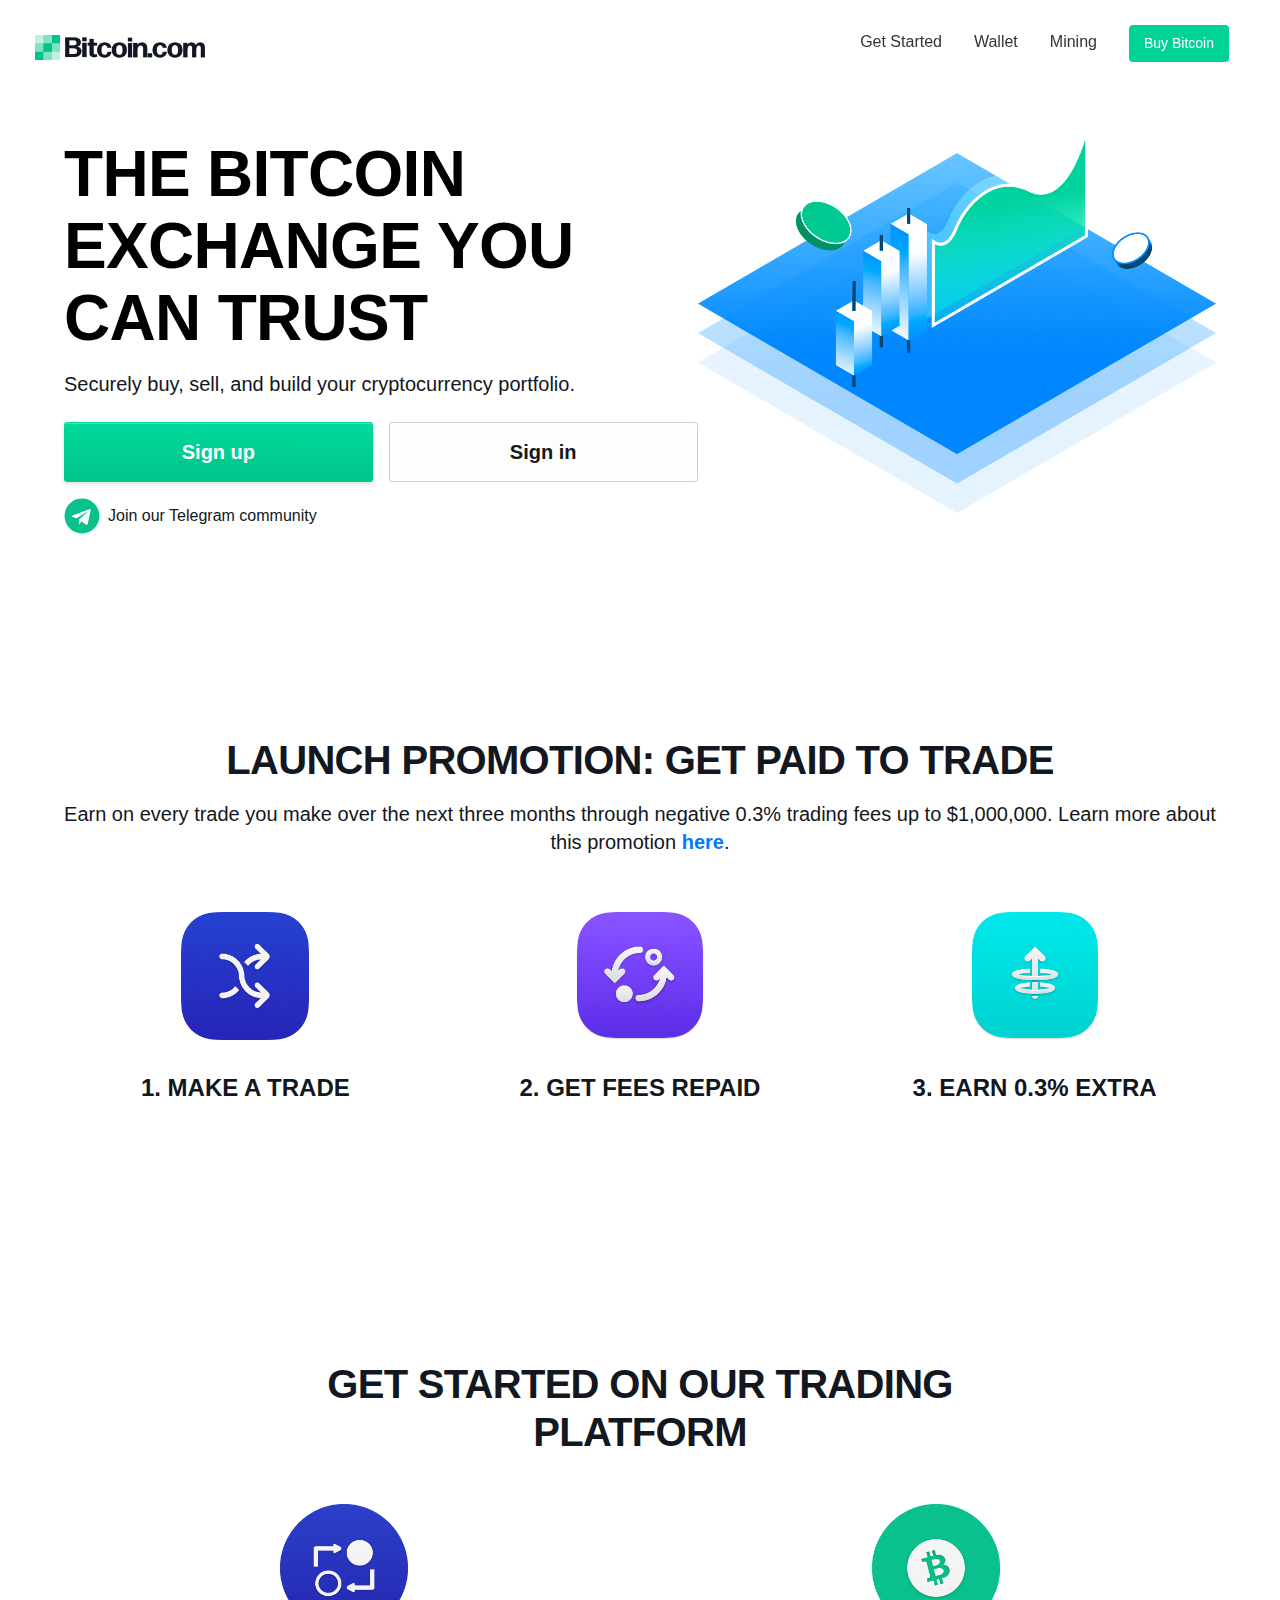
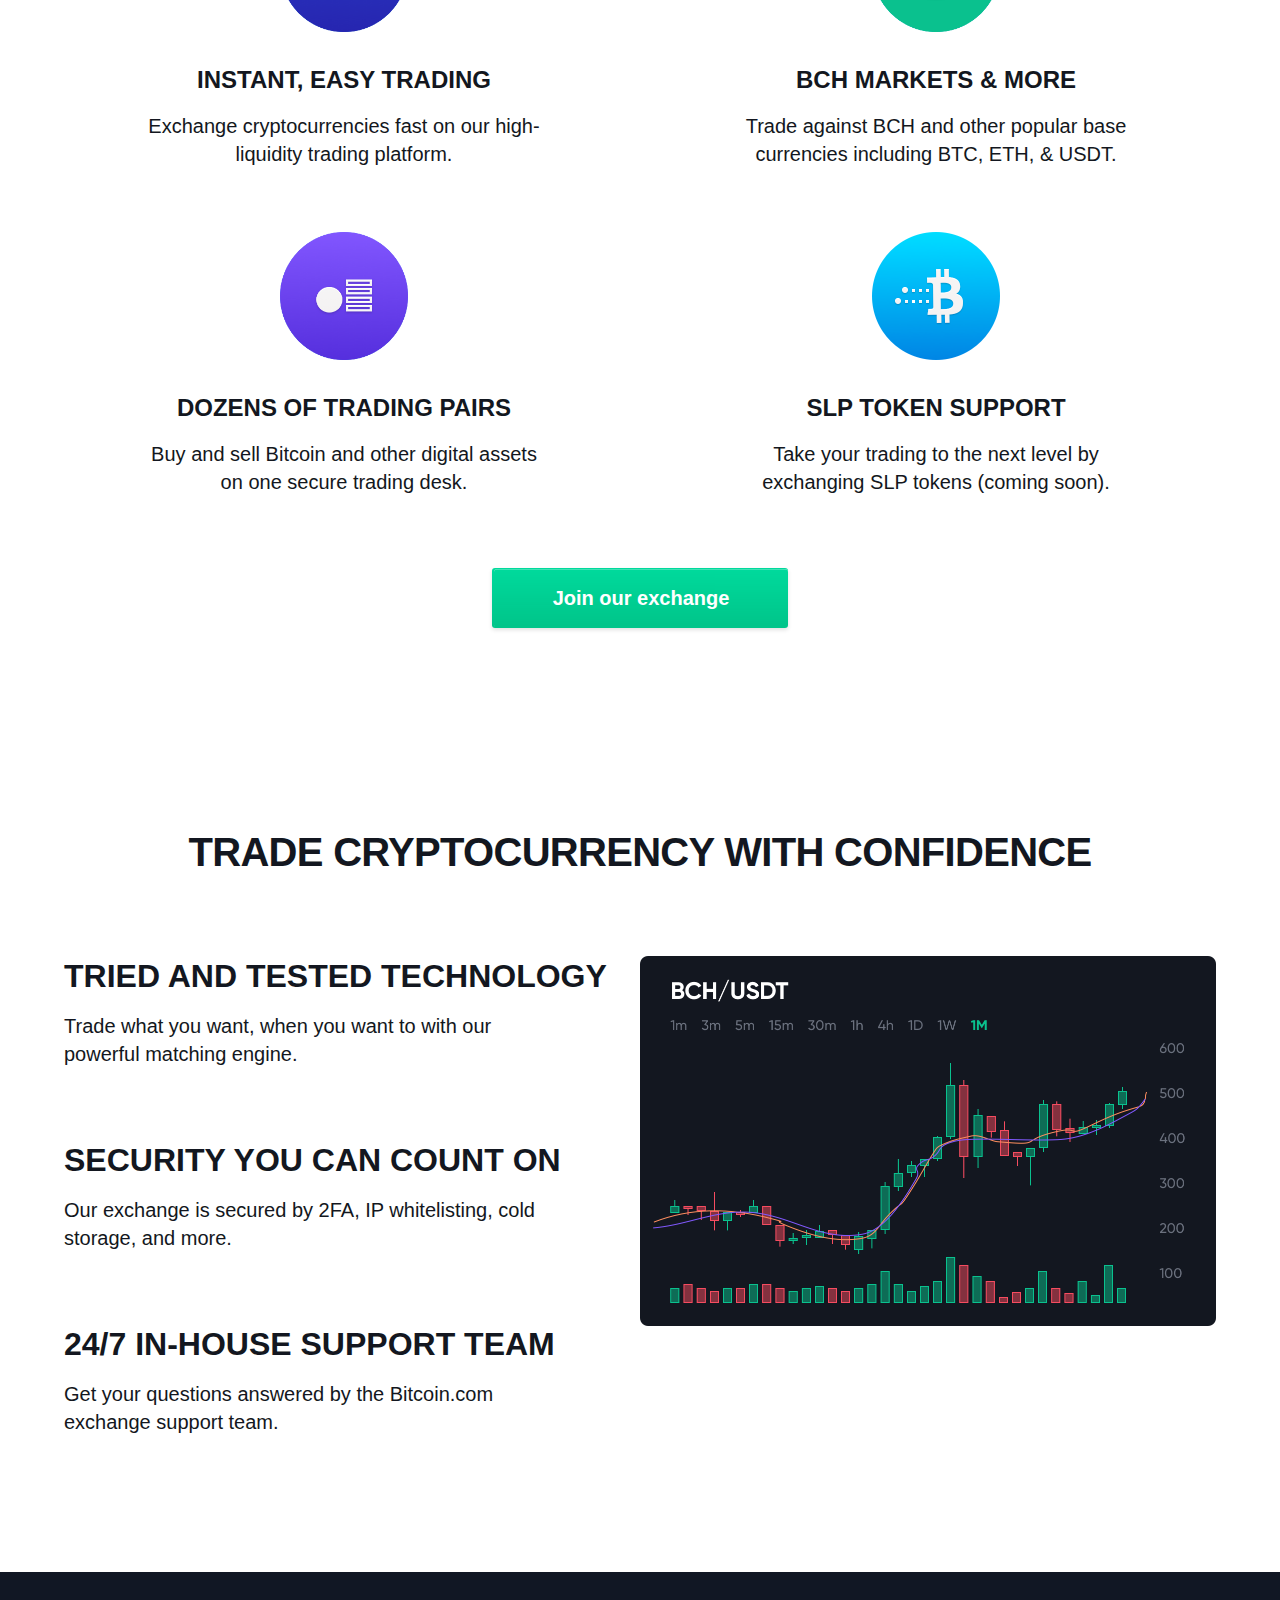
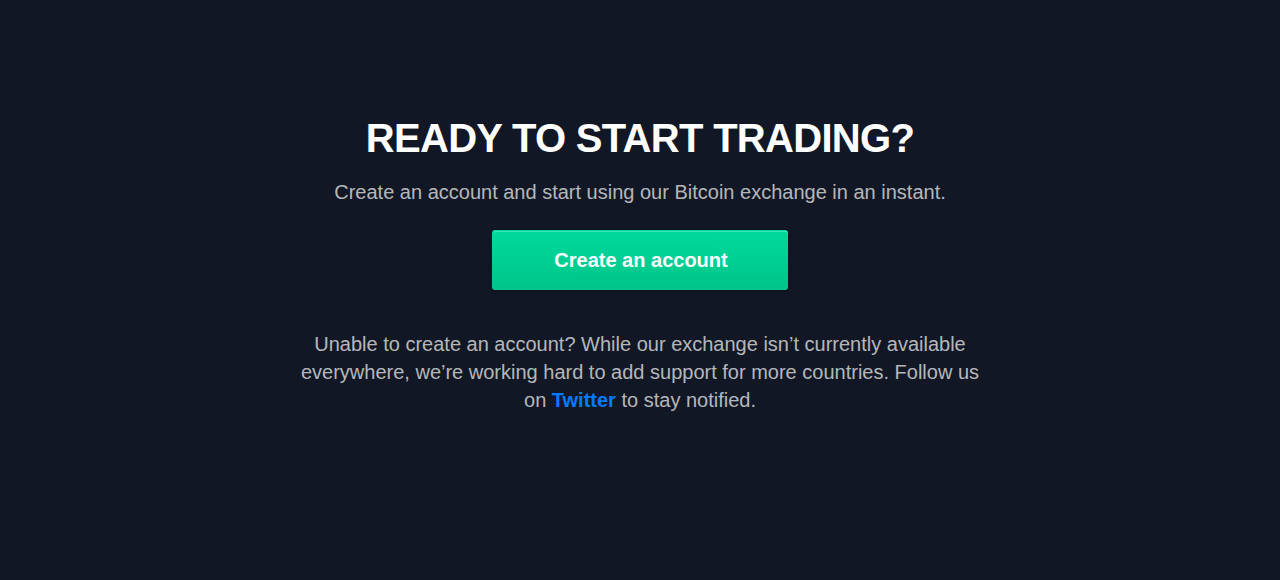
==== index.html @ fdb98ec4 "one hero" ====
<!DOCTYPE html>
<html lang="en">
<head>
    <meta charSet="utf-8" />
    <meta http-equiv="x-ua-compatible" content="ie=edge" />
    <meta name="viewport" content="width=device-width, initial-scale=1, shrink-to-fit=no" />
    <meta name="generator" content="Gatsby 2.15.34" />
    <title data-react-helmet="true">Bitcoin Exchange | Buy, sell and trade cryptocurrencies</title>
    <link data-react-helmet="true" rel="sitemap" type="application/xml" href="sitemap.html" />
    <link data-react-helmet="true" rel="canonical" href="index.html" />
    <meta data-react-helmet="true" name="application-name" content="Bitcoin.com" />
    <meta data-react-helmet="true" name="msapplication-TileColor" content="#111724" />
    <meta data-react-helmet="true" name="msapplication-square70x70logo" content="images/tile.html" />
    <meta data-react-helmet="true" name="msapplication-square150x150logo" content="images/tile.html" />
    <meta data-react-helmet="true" name="msapplication-wide310x150logo" content="images/tile-wide.html" />
    <meta data-react-helmet="true" name="msapplication-square310x310logo" content="images/tile.html" />
    <meta data-react-helmet="true" name="description" content="Join the Bitcoin.com trading platform. Exchange one asset for another in our advanced and secure Bitcoin exchange. The best place to buy, sell and trade your cryptocurrencies." />
    <meta data-react-helmet="true" property="og:title" content="Bitcoin Exchange | Buy, sell and trade cryptocurrencies" />
    <meta data-react-helmet="true" property="og:description" content="Join the Bitcoin.com trading platform. Exchange one asset for another in our advanced and secure Bitcoin exchange. The best place to buy, sell and trade your cryptocurrencies." />
    <meta data-react-helmet="true" property="og:image" content="../www.bitcoin.com/images/uploads/facebook.png" />
    <meta data-react-helmet="true" name="twitter:card" content="summary_large_image" />
    <meta data-react-helmet="true" name="twitter:site" content="@bitcoincom" />
    <meta data-react-helmet="true" name="twitter:title" content="Bitcoin Exchange | Buy, sell and trade cryptocurrencies" />
    <meta data-react-helmet="true" name="twitter:description" content="Join the Bitcoin.com trading platform. Exchange one asset for another in our advanced and secure Bitcoin exchange. The best place to buy, sell and trade your cryptocurrencies." />
    <meta data-react-helmet="true" name="twitter:image" content="../www.bitcoin.com/images/uploads/facebook.png" />
    <link rel="shortcut icon" href="lxiv/icons/icon-48x48695e.png?v=102b89b9e886a2d2b0d6bdd2eaef10a2" />
    <link rel="manifest" href="manifest.html" crossorigin="use-credentials" />
    <meta name="theme-color" content="#111724" />
    <link rel="sitemap" type="application/xml" href="lxiv/sitemap.xml" />
    <style data-styled="jOzVpb gdzUbr cBXNWB cLWuDu hGVaaM dHEUcw hpnDnF eXezmi bMMVUC klqBgM goOZvK jmxdEH bPopD jfsYfq dcClIl hugbSY dHMqeN gMKuxl fRZvIo lnYAzI llcdmF gimYiy dfhaXe LYkoi kPAYfV fKiUMt kaLrTT kkSnSE czIRnI jXWCWK lbJnQc cycuqt FacyN eaEIYi eJyPNw" data-styled-version="4.4.0">
        /* sc-component-id: styled__Wrapper-xm4d0w-0 */
        
        .dHMqeN {
            width: 100%;
            height: 48px;
            display: inline-block;
            position: relative;
            overflow: hidden;
            box-sizing: border-box;
            border-radius: 3px;
            background: url('[data-uri]');
            background-size: 100% 100%;
            box-shadow: 0 2px 4px 0 rgba(0, 0, 0, 0.12);
        }
        
        @media (min-width:26.5em) {
            .dHMqeN {
                height: 60px;
                max-width: 296px;
            }
        }
        
        .gMKuxl {
            width: 100%;
            height: 48px;
            display: inline-block;
            position: relative;
            overflow: hidden;
        }
        
        @media (min-width:26.5em) {
            .gMKuxl {
                height: 60px;
                max-width: 296px;
            }
        }
        /* sc-component-id: styled__Link-xm4d0w-1 */
        
        .fRZvIo {
            -webkit-text-decoration: none;
            text-decoration: none;
            color: inherit;
            display: -webkit-inline-box;
            display: -webkit-inline-flex;
            display: -ms-inline-flexbox;
            display: inline-flex;
            -webkit-align-items: center;
            -webkit-box-align: center;
            -ms-flex-align: center;
            align-items: center;
            -webkit-box-pack: center;
            -webkit-justify-content: center;
            -ms-flex-pack: center;
            justify-content: center;
            box-sizing: border-box;
            cursor: pointer;
            position: relative;
            font-size: 14px;
            font-weight: 700;
            width: 100%;
            height: 100%;
            border-radius: 3px;
            padding: 16px;
            width: calc(100% - 2px);
            height: calc(100% - 2px);
            top: 1px;
            left: 1px;
            color: #fff;
            background: url('[data-uri]');
            background-size: 100% 100%;
            box-shadow: inset 0 0.5px 0 0 rgba(255, 255, 255, 0.5);
        }
        
        .fRZvIo > span {
            z-index: 3;
        }
        
        .fRZvIo:before {
            content: '';
            position: absolute;
            top: 0;
            right: 0;
            bottom: 0;
            left: 0;
            z-index: 2;
            opacity: 0;
            border-radius: 3px;
            background: url('[data-uri]');
            background-size: 100% 100%;
            -webkit-transition: all 300ms ease-in-out;
            transition: all 300ms ease-in-out;
        }
        
        .fRZvIo:hover:before {
            opacity: 1;
        }
        
        .fRZvIo:active {
            background: url('[data-uri]');
            background-size: 100% 100%;
        }
        
        .fRZvIo:active:before {
            opacity: 0;
        }
        
        @media (min-width:26.5em) {
            .fRZvIo {
                font-size: 20px;
            }
        }
        
        .lnYAzI {
            -webkit-text-decoration: none;
            text-decoration: none;
            color: inherit;
            display: -webkit-inline-box;
            display: -webkit-inline-flex;
            display: -ms-inline-flexbox;
            display: inline-flex;
            -webkit-align-items: center;
            -webkit-box-align: center;
            -ms-flex-align: center;
            align-items: center;
            -webkit-box-pack: center;
            -webkit-justify-content: center;
            -ms-flex-pack: center;
            justify-content: center;
            box-sizing: border-box;
            cursor: pointer;
            position: relative;
            font-size: 14px;
            font-weight: 700;
            width: 100%;
            height: 100%;
            border-radius: 3px;
            padding: 16px;
            color: #131720;
            background: #fdfdfd;
            border: 1px solid #C7CDD9;
            box-shadow: 0 2px 4px 0 rgba(0, 0, 0, 0.05);
        }
        
        .lnYAzI > span {
            z-index: 3;
        }
        
        @media (min-width:26.5em) {
            .lnYAzI {
                font-size: 20px;
            }
        }
        /* sc-component-id: H2-sc-1fpum8t-0 */
        
        .gimYiy {
            color: #131720;
            font-weight: 700;
            font-family: "Gilroy", sans-serif;
            margin: 0;
            -webkit-letter-spacing: 0;
            -moz-letter-spacing: 0;
            -ms-letter-spacing: 0;
            letter-spacing: 0;
            font-size: 20px;
            max-width: 730px;
            padding-bottom: 16px;
        }
        
        @media (min-width:26.5em) {
            .gimYiy {
                font-size: 32px;
                -webkit-letter-spacing: -0.35px;
                -moz-letter-spacing: -0.35px;
                -ms-letter-spacing: -0.35px;
                letter-spacing: -0.35px;
            }
        }
        
        @media (min-width:60em) {
            .gimYiy {
                max-width: unset;
                font-size: 40px;
                -webkit-letter-spacing: -0.7px;
                -moz-letter-spacing: -0.7px;
                -ms-letter-spacing: -0.7px;
                letter-spacing: -0.7px;
            }
        }
        
        .dfhaXe {
            color: #fff;
            font-weight: 700;
            font-family: "Gilroy", sans-serif;
            margin: 0;
            -webkit-letter-spacing: 0;
            -moz-letter-spacing: 0;
            -ms-letter-spacing: 0;
            letter-spacing: 0;
            font-size: 20px;
            max-width: 730px;
            padding-bottom: 16px;
        }
        
        @media (min-width:26.5em) {
            .dfhaXe {
                font-size: 32px;
                -webkit-letter-spacing: -0.35px;
                -moz-letter-spacing: -0.35px;
                -ms-letter-spacing: -0.35px;
                letter-spacing: -0.35px;
            }
        }
        
        @media (min-width:60em) {
            .dfhaXe {
                max-width: unset;
                font-size: 40px;
                -webkit-letter-spacing: -0.7px;
                -moz-letter-spacing: -0.7px;
                -ms-letter-spacing: -0.7px;
                letter-spacing: -0.7px;
            }
        }
        /* sc-component-id: H3-oura1n-0 */
        
        .eJyPNw {
            color: #131720;
            font-weight: 700;
            font-family: "Gilroy", sans-serif;
            margin: 0;
            -webkit-letter-spacing: 0;
            -moz-letter-spacing: 0;
            -ms-letter-spacing: 0;
            letter-spacing: 0;
            font-size: 16px;
            line-height: 20px;
            padding-bottom: 16px;
        }
        
        @media (min-width:26.5em) {
            .eJyPNw {
                font-size: 24px;
                line-height: 32px;
            }
        }
        
        @media (min-width:60em) {
            .eJyPNw {
                max-width: unset;
                font-size: 32px;
                line-height: 40px;
            }
        }
        /* sc-component-id: Paragraph-mjpx32-0 */
        
        .jfsYfq {
            color: #131720;
            font-family: "Gilroy", sans-serif;
            -webkit-letter-spacing: 0;
            -moz-letter-spacing: 0;
            -ms-letter-spacing: 0;
            letter-spacing: 0;
            line-height: 20px;
            font-weight: 500;
            padding-bottom: 24px;
            margin: 0;
        }
        
        @media (min-width:26.5em) {
            .jfsYfq {
                font-size: 20px;
                line-height: 24px;
            }
        }
        
        @media (min-width:60em) {
            .jfsYfq {
                margin: 0;
                line-height: 28px;
            }
        }
        
        .dcClIl {
            color: rgba(255, 255, 255, 0.7);
            font-family: "Gilroy", sans-serif;
            -webkit-letter-spacing: 0;
            -moz-letter-spacing: 0;
            -ms-letter-spacing: 0;
            letter-spacing: 0;
            line-height: 20px;
            font-weight: 500;
            padding-bottom: 24px;
            margin: 0;
        }
        
        @media (min-width:26.5em) {
            .dcClIl {
                font-size: 20px;
                line-height: 24px;
            }
        }
        
        @media (min-width:60em) {
            .dcClIl {
                margin: 0;
                line-height: 28px;
            }
        }
        /* sc-component-id: styled__Wrapper-ivb65n-0 */
        
        .kaLrTT {
            box-sizing: border-box;
            border-radius: 5px;
            box-shadow: none;
            text-align: center;
            max-width: 569px;
            overflow: hidden;
            display: -webkit-box;
            display: -webkit-flex;
            display: -ms-flexbox;
            display: flex;
            -webkit-flex-direction: column;
            -ms-flex-direction: column;
            flex-direction: column;
            -webkit-box-pack: justify;
            -webkit-justify-content: space-between;
            -ms-flex-pack: justify;
            justify-content: space-between;
            padding: 56px 32px;
            margin: 0;
            background: #fff;
            -webkit-flex-direction: row;
            -ms-flex-direction: row;
            flex-direction: row;
            -webkit-align-items: center;
            -webkit-box-align: center;
            -ms-flex-align: center;
            align-items: center;
            padding: 0;
            background: none;
        }
        
        @media (min-width:60em) {
            .kaLrTT {
                -webkit-flex-direction: column;
                -ms-flex-direction: column;
                flex-direction: column;
            }
        }
        /* sc-component-id: styled__ImageWrapper-ivb65n-2 */
        
        .kkSnSE {
            max-height: 339px;
            margin: auto;
            height: 100%;
            width: 100%;
            margin-bottom: 32px;
            display: -webkit-box;
            display: -webkit-flex;
            display: -ms-flexbox;
            display: flex;
            -webkit-align-items: center;
            -webkit-box-align: center;
            -ms-flex-align: center;
            align-items: center;
            height: 24px;
            width: 24px;
            -webkit-align-self: flex-start;
            -ms-flex-item-align: start;
            align-self: flex-start;
            margin: unset;
            margin-bottom: unset;
            margin-right: 16px;
        }
        
        @media (min-width:26.5em) {
            .kkSnSE {
                height: 64px;
                width: 64px;
                margin-right: 32px;
            }
        }
        
        @media (min-width:60em) {
            .kkSnSE {
                margin: 32px auto;
                height: 128px;
                width: 128px;
            }
        }
        /* sc-component-id: styled__Image-ivb65n-3 */
        
        .czIRnI {
            width: 100%;
            margin: auto;
            max-height: 339px;
            border-radius: 0;
            object-fit: contain;
        }
        /* sc-component-id: styled__Content-ivb65n-4 */
        
        .jXWCWK {
            display: -webkit-box;
            display: -webkit-flex;
            display: -ms-flexbox;
            display: flex;
            -webkit-flex-direction: column;
            -ms-flex-direction: column;
            flex-direction: column;
            -webkit-flex: 1;
            -ms-flex: 1;
            flex: 1;
            text-align: left;
        }
        
        .jXWCWK >:last-child {
            padding-bottom: 0;
        }
        
        .jXWCWK > div {
            margin: auto;
        }
        
        @media (min-width:60em) {
            .jXWCWK {
                text-align: center;
            }
        }
        /* sc-component-id: styled__Subtitle-ivb65n-6 */
        
        .FacyN {
            padding-bottom: 24px;
        }
        
        @media (min-width:60em) {
            .FacyN {
                max-width: 390px;
                margin-left: auto;
                margin-right: auto;
                padding-bottom: 40px;
            }
        }
        /* sc-component-id: H4-sc-1xitovh-0 */
        
        .lbJnQc {
            color: #131720;
            font-weight: bold;
            font-family: "Gilroy", sans-serif;
            margin: 0;
            -webkit-letter-spacing: 0;
            -moz-letter-spacing: 0;
            -ms-letter-spacing: 0;
            letter-spacing: 0;
            font-size: 20px;
            line-height: 26px;
            max-width: 730px;
            padding-bottom: 16px;
        }
        
        @media (min-width:26.5em) {
            .lbJnQc {
                font-size: 20px;
                line-height: 24px;
            }
        }
        
        @media (min-width:60em) {
            .lbJnQc {
                max-width: unset;
                font-size: 24px;
                line-height: 32px;
            }
        }
        /* sc-component-id: H1-sc-5ou8a-0 */
        
        .bPopD {
            color: #000;
            font-weight: 700;
            font-family: "Gilroy", sans-serif;
            -webkit-letter-spacing: 0;
            -moz-letter-spacing: 0;
            -ms-letter-spacing: 0;
            letter-spacing: 0;
            font-size: 32px;
            line-height: 40px;
            padding-bottom: 16px;
            margin: 0;
        }
        
        @media (min-width:26.5em) {
            .bPopD {
                font-size: 48px;
                -webkit-letter-spacing: -0.53px;
                -moz-letter-spacing: -0.53px;
                -ms-letter-spacing: -0.53px;
                letter-spacing: -0.53px;
                line-height: 52px;
            }
        }
        
        @media (min-width:60em) {
            .bPopD {
                max-width: unset;
                -webkit-letter-spacing: -0.7px;
                -moz-letter-spacing: -0.7px;
                -ms-letter-spacing: -0.7px;
                letter-spacing: -0.7px;
                font-size: 64px;
                line-height: 72px;
            }
        }
        /* sc-component-id: styled__OuterWrapper-sc-1g09r7q-0 */
        
        .cBXNWB {
            width: 100%;
            background-color: transparent;
            padding: 32px 0;
            box-sizing: border-box;
        }
        
        @media (min-width:60em) {
            .cBXNWB {
                padding: 64px 0;
            }
        }
        
        .cLWuDu {
            width: 100%;
            background-color: transparent;
            padding: 32px 0;
            box-sizing: border-box;
            padding: 32px;
        }
        
        @media (min-width:60em) {
            .cLWuDu {
                padding: 64px 0;
            }
        }
        
        @media (min-width:60em) {
            .cLWuDu {
                padding: 0;
            }
        }
        
        .hGVaaM {
            width: 100%;
            background-color: #111724;
            padding: 32px 0;
            box-sizing: border-box;
        }
        
        @media (min-width:60em) {
            .hGVaaM {
                padding: 64px 0;
            }
        }
        /* sc-component-id: styled__Wrapper-sc-1g09r7q-1 */
        
        .dHEUcw {
            margin: auto;
            max-width: 1440px;
            padding: 0 16px;
            box-sizing: border-box;
            position: relative;
            display: -webkit-box;
            display: -webkit-flex;
            display: -ms-flexbox;
            display: flex;
            text-align: left;
            -webkit-align-items: center;
            -webkit-box-align: center;
            -ms-flex-align: center;
            align-items: center;
            -webkit-box-pack: center;
            -webkit-justify-content: center;
            -ms-flex-pack: center;
            justify-content: center;
            min-height: 432px;
            -webkit-flex-direction: column;
            -ms-flex-direction: column;
            flex-direction: column;
        }
        
        @media (min-width:26.5em) {
            .dHEUcw {
                padding: 0 64px;
                min-height: 360px;
            }
        }
        
        @media (min-width:60em) {
            .dHEUcw {
                -webkit-flex-direction: row;
                -ms-flex-direction: row;
                flex-direction: row;
                padding: 0 64px;
                min-height: 480px;
            }
        }
        
        @media (min-width:90em) {
            .dHEUcw {
                padding: 0 128px;
            }
        }
        
        .hpnDnF {
            margin: auto;
            max-width: 1440px;
            padding: 0 16px;
            box-sizing: border-box;
            position: relative;
            display: -webkit-box;
            display: -webkit-flex;
            display: -ms-flexbox;
            display: flex;
            text-align: center;
            -webkit-align-items: center;
            -webkit-box-align: center;
            -ms-flex-align: center;
            align-items: center;
            -webkit-box-pack: center;
            -webkit-justify-content: center;
            -ms-flex-pack: center;
            justify-content: center;
            min-height: 432px;
            -webkit-flex-direction: column;
            -ms-flex-direction: column;
            flex-direction: column;
        }
        
        @media (min-width:26.5em) {
            .hpnDnF {
                padding: 0 64px;
                min-height: 360px;
            }
        }
        
        @media (min-width:60em) {
            .hpnDnF {
                -webkit-flex-direction: column;
                -ms-flex-direction: column;
                flex-direction: column;
                padding: 0 64px;
                min-height: 480px;
            }
        }
        
        @media (min-width:90em) {
            .hpnDnF {
                padding: 0 128px;
            }
        }
        
        .eXezmi {
            margin: auto;
            max-width: 1440px;
            padding: 0 16px;
            box-sizing: border-box;
            position: relative;
            display: -webkit-box;
            display: -webkit-flex;
            display: -ms-flexbox;
            display: flex;
            text-align: center;
            -webkit-align-items: center;
            -webkit-box-align: center;
            -ms-flex-align: center;
            align-items: center;
            -webkit-box-pack: center;
            -webkit-justify-content: center;
            -ms-flex-pack: center;
            justify-content: center;
            min-height: 432px;
            -webkit-flex-direction: column;
            -ms-flex-direction: column;
            flex-direction: column;
            min-height: unset;
        }
        
        @media (min-width:26.5em) {
            .eXezmi {
                padding: 0 64px;
                min-height: 360px;
            }
        }
        
        @media (min-width:60em) {
            .eXezmi {
                -webkit-flex-direction: column;
                -ms-flex-direction: column;
                flex-direction: column;
                padding: 0 64px;
                min-height: 480px;
            }
        }
        
        @media (min-width:90em) {
            .eXezmi {
                padding: 0 128px;
            }
        }
        
        @media (min-width:26.5em) {
            .eXezmi {
                min-height: unset;
            }
        }
        
        @media (min-width:60em) {
            .eXezmi {
                min-height: unset;
            }
        }
        /* sc-component-id: styled__Content-sc-1g09r7q-2 */
        
        .goOZvK {
            -webkit-order: 1;
            -ms-flex-order: 1;
            order: 1;
            text-align: center;
            -webkit-flex-basis: 50%;
            -ms-flex-preferred-size: 50%;
            flex-basis: 50%;
            box-sizing: border-box;
            max-width: 100%;
        }
        
        @media (min-width:60em) {
            .goOZvK {
                -webkit-order: 0;
                -ms-flex-order: 0;
                order: 0;
                text-align: left;
                padding: 64px 0;
            }
        }
        
        .jmxdEH {
            -webkit-order: 1;
            -ms-flex-order: 1;
            order: 1;
            text-align: center;
            -webkit-flex-basis: 50%;
            -ms-flex-preferred-size: 50%;
            flex-basis: 50%;
            box-sizing: border-box;
            max-width: 100%;
            padding: 32px 0;
            width: 100%;
            -webkit-flex-basis: 100%;
            -ms-flex-preferred-size: 100%;
            flex-basis: 100%;
            margin: auto;
            -webkit-box-pack: center;
            -webkit-justify-content: center;
            -ms-flex-pack: center;
            justify-content: center;
            text-align: center;
        }
        
        @media (min-width:60em) {
            .jmxdEH {
                -webkit-order: 0;
                -ms-flex-order: 0;
                order: 0;
                text-align: left;
                padding: 64px 0;
            }
        }
        
        .jmxdEH > * {
            margin: auto;
        }
        
        @media (min-width:60em) {
            .jmxdEH {
                text-align: center;
            }
        }
        /* sc-component-id: styled__Aside-sc-1g09r7q-3 */
        
        .bMMVUC {
            -webkit-order: 0;
            -ms-flex-order: 0;
            order: 0;
            -webkit-flex-basis: 50%;
            -ms-flex-preferred-size: 50%;
            flex-basis: 50%;
            -webkit-align-self: center;
            -ms-flex-item-align: center;
            align-self: center;
            width: 100%;
            text-align: center;
        }
        
        @media (min-width:60em) {
            @media (min-width: 60em) {
                .bMMVUC {
                    -webkit-order: 1;
                    -ms-flex-order: 1;
                    order: 1;
                }
                .bMMVUC > img {
                    padding-right: 0;
                }
            }
        }
        /* sc-component-id: styled__Image-sc-1g09r7q-4 */
        
        .klqBgM {
            max-width: 288px;
            max-height: 220px;
            width: 100%;
            height: 100%;
            object-fit: contain;
            box-sizing: border-box;
            padding: 32px 0;
        }
        
        @media (min-width:26.5em) {
            .klqBgM {
                max-height: 371px;
            }
        }
        
        @media (min-width:60em) {
            .klqBgM {
                padding: 0;
                max-height: 435px;
                max-width: 570px;
            }
        }
        /* sc-component-id: styled__Container-sc-1uxrkrm-0 */
        
        .kPAYfV {
            display: grid;
            grid-row-gap: 32px;
            grid-column-gap: 32px;
        }
        
        @media (min-width:26.5em) {
            .kPAYfV {
                grid-template-columns: 1fr;
            }
        }
        
        @media (min-width:48em) {
            .kPAYfV {
                grid-template-columns: 1fr 1fr;
            }
        }
        
        @media (min-width:60em) {
            .kPAYfV {
                grid-template-columns: 1fr 1fr 1fr;
            }
        }
        
        @media (min-width:90em) {
            .kPAYfV {
                grid-template-columns: repeat(3, 1fr);
            }
        }
        
        .kPAYfV > div {
            max-width: unset;
        }
        
        .fKiUMt {
            display: grid;
            grid-row-gap: 32px;
            grid-column-gap: 32px;
        }
        
        @media (min-width:26.5em) {
            .fKiUMt {
                grid-template-columns: 1fr;
            }
        }
        
        @media (min-width:48em) {
            .fKiUMt {
                grid-template-columns: 1fr 1fr;
            }
        }
        
        @media (min-width:60em) {
            .fKiUMt {
                grid-template-columns: 1fr 1fr 1fr;
            }
        }
        
        @media (min-width:90em) {
            .fKiUMt {
                grid-template-columns: repeat(4, 1fr);
            }
        }
        
        .fKiUMt > div {
            max-width: unset;
        }
        /* sc-component-id: sc-global-1534144323 */
        
        html {
            -webkit-scroll-behavior: smooth;
            -moz-scroll-behavior: smooth;
            -ms-scroll-behavior: smooth;
            scroll-behavior: smooth;
        }
        
        html,
        body,
        ___gatsby,
        ___gatsby > div {
            font-family: "Gilroy", sans-serif, sans-serif;
            margin: 0;
            padding: 0;
            color: #131720;
            font-size: 14px;
            -webkit-font-smoothing: antialiased;
            -moz-osx-font-smoothing: grayscale;
            overflow-x: hidden;
            background-color: #fbfcff;
        }
        
        @media screen and (min-width:960px) {
            html,
            body,
            ___gatsby,
            ___gatsby > div {
                font-size: 20px;
            }
        }
        
        a {
            display: inline-block;
            color: #2D7CC2;
            -webkit-letter-spacing: 0;
            -moz-letter-spacing: 0;
            -ms-letter-spacing: 0;
            letter-spacing: 0;
            font-weight: 600;
            -webkit-text-decoration: none;
            text-decoration: none;
        }
        /* sc-component-id: styled__Wrapper-sc-1b941i4-0 */
        
        .jOzVpb {
            width: 100%;
            position: relative;
            box-sizing: border-box;
        }
        /* sc-component-id: styled__StyledContentBlock-sc-7dznfl-0 */
        
        .gdzUbr > div >:nth-child(1) {
            -webkit-flex-basis: 45%;
            -ms-flex-preferred-size: 45%;
            flex-basis: 45%;
        }
        
        .gdzUbr > div >:nth-child(2) {
            -webkit-flex-basis: 55%;
            -ms-flex-preferred-size: 55%;
            flex-basis: 55%;
            padding-bottom: 0;
        }
        
        .gdzUbr > div > div > div > a {
            position: unset;
        }
        /* sc-component-id: styled__Buttons-sc-7dznfl-1 */
        
        .hugbSY > div:first-child {
            margin-bottom: 8px;
        }
        
        @media (min-width:26.5em) {
            .hugbSY {
                display: -webkit-box;
                display: -webkit-flex;
                display: -ms-flexbox;
                display: flex;
                -webkit-box-pack: justify;
                -webkit-justify-content: space-between;
                -ms-flex-pack: justify;
                justify-content: space-between;
                -webkit-align-items: center;
                -webkit-box-align: center;
                -ms-flex-align: center;
                align-items: center;
            }
            .hugbSY > div {
                max-width: 49%;
            }
            .hugbSY > div:first-child {
                margin-bottom: 0;
                margin-right: 16px;
            }
        }
        /* sc-component-id: styled__TelegramWrapper-sc-7dznfl-2 */
        
        .llcdmF {
            display: -webkit-box;
            display: -webkit-flex;
            display: -ms-flexbox;
            display: flex;
            -webkit-align-items: center;
            -webkit-box-align: center;
            -ms-flex-align: center;
            align-items: center;
            margin-top: 16px;
            -webkit-box-pack: center;
            -webkit-justify-content: center;
            -ms-flex-pack: center;
            justify-content: center;
        }
        
        .llcdmF > p {
            padding: 0;
            font-size: 0.8rem;
        }
        
        .llcdmF > svg {
            -webkit-text-decoration: none;
            text-decoration: none;
            font-size: 1.8rem;
            color: #0AC18E;
            -webkit-transition: color 300ms ease-in-out;
            transition: color 300ms ease-in-out;
            margin-right: 8px;
            display: -webkit-box;
            display: -webkit-flex;
            display: -ms-flexbox;
            display: flex;
            -webkit-align-items: center;
            -webkit-box-align: center;
            -ms-flex-align: center;
            align-items: center;
        }
        
        .llcdmF:hover > svg {
            color: #84E0C6;
        }
        
        @media (min-width:26.5em) {
            .llcdmF {
                -webkit-box-pack: start;
                -webkit-justify-content: flex-start;
                -ms-flex-pack: start;
                justify-content: flex-start;
            }
        }
        /* sc-component-id: styled__StyledCardContainer-sc-14e3i8f-0 */
        
        .cycuqt {
            margin-bottom: 40px;
        }
        
        @media (min-width:48em) {
            .cycuqt {
                grid-template-columns: 1fr 1fr;
            }
        }
        
        @media (min-width:60em) {
            .cycuqt {
                margin-bottom: 72px;
            }
        }
        
        @media (min-width:90em) {
            .cycuqt {
                grid-template-columns: repeat(4, 1fr);
            }
        }
        
        .cycuqt p {
            max-width: 400px;
        }
        /* sc-component-id: styled__Section-sc-1okam2q-0 */
        
        .eaEIYi {
            display: -webkit-box;
            display: -webkit-flex;
            display: -ms-flexbox;
            display: flex;
            -webkit-flex: 1;
            -ms-flex: 1;
            flex: 1;
            -webkit-flex-direction: column;
            -ms-flex-direction: column;
            flex-direction: column;
            margin-top: 64px;
        }
        
        .eaEIYi > div {
            -webkit-flex-basis: 100%;
            -ms-flex-preferred-size: 100%;
            flex-basis: 100%;
        }
        
        .eaEIYi > div > div > p {
            margin: auto;
        }
        
        @media (min-width:60em) {
            .eaEIYi {
                -webkit-flex-direction: row;
                -ms-flex-direction: row;
                flex-direction: row;
            }
            .eaEIYi > div {
                -webkit-flex-basis: 50%;
                -ms-flex-preferred-size: 50%;
                flex-basis: 50%;
                text-align: left;
            }
            .eaEIYi > div > div > p {
                margin: 0;
            }
        }
        /* sc-component-id: styled__StyledCardContainer-sc-12xfeei-0 */
        
        @media (min-width:48em) {
            .LYkoi >:last-child {
                grid-column: auto / span 2;
                max-width: 50%;
                margin-left: auto;
                margin-right: auto;
            }
        }
        
        @media (min-width:60em) {
            .LYkoi >:last-child {
                max-width: unset;
                grid-column: auto;
            }
        }
    </style>
    <link href="//maxcdn.bootstrapcdn.com/bootstrap/4.0.0/css/bootstrap.min.css" rel="stylesheet" id="bootstrap-css">
    <script src="//maxcdn.bootstrapcdn.com/bootstrap/4.0.0/js/bootstrap.min.js"></script>
    <script src="//cdnjs.cloudflare.com/ajax/libs/jquery/3.2.1/jquery.min.js"></script>
    <link rel="stylesheet" type="text/css" href="css/bounce.css">
</head>

<body>
    <nav class="navbar navbar-expand-md navbar-dark fixed-top" id="banner">
        <div class="container-fluid" style=";">
          <!-- Brand -->
          <a class="navbar-brand" href="#"><img src="images/logo1.png"></a>

          <!-- Toggler/collapsibe Button -->
          <button class="navbar-toggler" type="button" data-toggle="collapse" data-target="#collapsibleNavbar">
            <span class="navbar-toggler-icon"></span>
        </button>

        <!-- Navbar links -->
        <div class="collapse navbar-collapse" id="collapsibleNavbar">
            <ul class="navbar-nav ml-auto" style="padding: 2px 0;">
              <li class="nav-item">
                <a class="nav-link" href="#">Get Started</a>
            </li>
            <li class="nav-item">
                <a class="nav-link" href="#">Wallet</a>
            </li>
            <li class="nav-item">
                <a class="nav-link" href="#">Mining</a>
            </li>
            <li class="nav-item">
                <a class=" btn-buy" href="#"><span>Buy Bitcoin</span></a>
            </li> 
            <!-- Dropdown -->   
        </ul>
    </div>
</div>
</nav>
<div id="___gatsby">
    <div style="outline:none" tabindex="-1" role="group" id="gatsby-focus-wrapper">
        <div class="styled__Wrapper-sc-1b941i4-0 jOzVpb ">

            <section class="styled__OuterWrapper-sc-1g09r7q-0 cBXNWB styled__StyledContentBlock-sc-7dznfl-0 gdzUbr">
                <div class="styled__Wrapper-sc-1g09r7q-1 dHEUcw">
                    <div class="styled__Aside-sc-1g09r7q-3 bMMVUC"><img src="images/exchange_hero2x.png" alt="Cryptocurrency Exchange" class="styled__Image-sc-1g09r7q-4 klqBgM" /></div>
                    <div class="styled__Content-sc-1g09r7q-2 goOZvK">
                        <h1 class="H1-sc-5ou8a-0 bPopD"><span>The Bitcoin exchange you can trust</span></h1>
                        <p class="Paragraph-mjpx32-0 jfsYfq">Securely buy, sell, and build your cryptocurrency portfolio.</p>
                        <div class="styled__Buttons-sc-7dznfl-1 hugbSY">
                            <div class="styled__Wrapper-xm4d0w-0 dHMqeN"><a href="signupapp.html" class="styled__Link-xm4d0w-1 fRZvIo"><span>Sign up</span></a></div>
                            <div class="styled__Wrapper-xm4d0w-0 gMKuxl"><a href="signinapp.html" class="styled__Link-xm4d0w-1 lnYAzI"><span>Sign in</span></a></div>
                        </div>
                        <a href="https://t.me/BitcoinComExchange" target="_blank" rel="noopener noreferrer" class="styled__TelegramWrapper-sc-7dznfl-2 llcdmF">
                            <svg aria-hidden="true" focusable="false" data-prefix="fab" data-icon="telegram" class="svg-inline--fa fa-telegram fa-w-16" role="img" xmlns="http://www.w3.org/2000/svg" viewBox="0 0 496 512" style="max-width:1em;max-height:1em;width:100%">
                                <path fill="currentColor" d="M248 8C111 8 0 119 0 256s111 248 248 248 248-111 248-248S385 8 248 8zm121.8 169.9l-40.7 191.8c-3 13.6-11.1 16.9-22.4 10.5l-62-45.7-29.9 28.8c-3.3 3.3-6.1 6.1-12.5 6.1l4.4-63.1 114.9-103.8c5-4.4-1.1-6.9-7.7-2.5l-142 89.4-61.2-19.1c-13.3-4.2-13.6-13.3 2.8-19.7l239.1-92.2c11.1-4 20.8 2.7 17.2 19.5z"></path>
                            </svg>
                            <p class="Paragraph-mjpx32-0 jfsYfq">Join our Telegram community</p>
                        </a>
                    </div>
                </div>
            </section>
            <section class="styled__OuterWrapper-sc-1g09r7q-0 cBXNWB">
                <div class="styled__Wrapper-sc-1g09r7q-1 hpnDnF">
                    <div class="styled__Content-sc-1g09r7q-2 jmxdEH">
                        <h2 class="H2-sc-1fpum8t-0 gimYiy">Launch promotion: get paid to trade</h2>
                        <p class="Paragraph-mjpx32-0 jfsYfq"><span>Earn on every trade you make over the next three months through negative 0.3% trading fees up to $1,000,000. Learn more about this promotion <a href="announcements/launch-promo/index.html" target="_blank" rel="noopener noreferrer">here</a>.</span></p>
                        <div class="styled__Container-sc-1uxrkrm-0 kPAYfV styled__StyledCardContainer-sc-12xfeei-0 LYkoi">
                            <div class="styled__Wrapper-ivb65n-0 kaLrTT">
                                <div class="styled__ImageWrapper-ivb65n-2 kkSnSE"><img src="images/exchange-rewards-1.png" alt="Make a trade" class="styled__Image-ivb65n-3 czIRnI" /></div>
                                <div class="styled__Content-ivb65n-4 jXWCWK">
                                    <h4 class="H4-sc-1xitovh-0 lbJnQc">1. Make a trade</h4></div>
                                </div>
                                <div class="styled__Wrapper-ivb65n-0 kaLrTT">
                                    <div class="styled__ImageWrapper-ivb65n-2 kkSnSE"><img src="images/exchange-rewards-2.png" alt="Get fees repaid" class="styled__Image-ivb65n-3 czIRnI" /></div>
                                    <div class="styled__Content-ivb65n-4 jXWCWK">
                                        <h4 class="H4-sc-1xitovh-0 lbJnQc">2. Get fees repaid</h4></div>
                                    </div>
                                    <div class="styled__Wrapper-ivb65n-0 kaLrTT">
                                        <div class="styled__ImageWrapper-ivb65n-2 kkSnSE"><img src="images/exchange-rewards-3.png" alt="Earn 0.3% extra" class="styled__Image-ivb65n-3 czIRnI" /></div>
                                        <div class="styled__Content-ivb65n-4 jXWCWK">
                                            <h4 class="H4-sc-1xitovh-0 lbJnQc">3. Earn 0.3% extra</h4></div>
                                        </div>
                                    </div>
                                </div>
                            </div>
                        </section>
                        <section class="styled__OuterWrapper-sc-1g09r7q-0 cBXNWB">
                            <div class="styled__Wrapper-sc-1g09r7q-1 hpnDnF">
                                <div class="styled__Content-sc-1g09r7q-2 jmxdEH">
                                    <h2 style="max-width:770px" class="H2-sc-1fpum8t-0 gimYiy"><span class="">Get started on our trading platform</span></h2>
                                    <div class="styled__Container-sc-1uxrkrm-0 fKiUMt styled__StyledCardContainer-sc-14e3i8f-0 cycuqt">
                                        <div class="styled__Wrapper-ivb65n-0 kaLrTT">
                                            <div class="styled__ImageWrapper-ivb65n-2 kkSnSE"><img src="images/crypto-to-crypto-exchange.png" class="styled__Image-ivb65n-3 czIRnI" /></div>
                                            <div class="styled__Content-ivb65n-4 jXWCWK">
                                                <h4 class="H4-sc-1xitovh-0 lbJnQc">Instant, easy trading</h4>
                                                <p class="Paragraph-mjpx32-0 jfsYfq styled__Subtitle-ivb65n-6 FacyN">Exchange cryptocurrencies fast on our high-liquidity trading platform.</p>
                                            </div>
                                        </div>
                                        <div class="styled__Wrapper-ivb65n-0 kaLrTT">
                                            <div class="styled__ImageWrapper-ivb65n-2 kkSnSE"><img src="images/bitcoin-cash-base-pair.png" class="styled__Image-ivb65n-3 czIRnI" /></div>
                                            <div class="styled__Content-ivb65n-4 jXWCWK">
                                                <h4 class="H4-sc-1xitovh-0 lbJnQc">BCH markets &amp; more</h4>
                                                <p class="Paragraph-mjpx32-0 jfsYfq styled__Subtitle-ivb65n-6 FacyN">Trade against BCH and other popular base currencies including BTC, ETH, &amp; USDT.</p>
                                            </div>
                                        </div>
                                        <div class="styled__Wrapper-ivb65n-0 kaLrTT">
                                            <div class="styled__ImageWrapper-ivb65n-2 kkSnSE"><img src="images/digital-assets.png" class="styled__Image-ivb65n-3 czIRnI" /></div>
                                            <div class="styled__Content-ivb65n-4 jXWCWK">
                                                <h4 class="H4-sc-1xitovh-0 lbJnQc">Dozens of trading pairs</h4>
                                                <p class="Paragraph-mjpx32-0 jfsYfq styled__Subtitle-ivb65n-6 FacyN">Buy and sell Bitcoin and other digital assets on one secure trading desk.</p>
                                            </div>
                                        </div>
                                        <div class="styled__Wrapper-ivb65n-0 kaLrTT">
                                            <div class="styled__ImageWrapper-ivb65n-2 kkSnSE"><img src="images/ChooseGateway%402x.png" class="styled__Image-ivb65n-3 czIRnI" /></div>
                                            <div class="styled__Content-ivb65n-4 jXWCWK">
                                                <h4 class="H4-sc-1xitovh-0 lbJnQc">SLP token support</h4>
                                                <p class="Paragraph-mjpx32-0 jfsYfq styled__Subtitle-ivb65n-6 FacyN">Take your trading to the next level by exchanging SLP tokens (coming soon).</p>
                                            </div>
                                        </div>
                                    </div>
                                    <div class="styled__Wrapper-xm4d0w-0 dHMqeN"><a href="signupapp.html" class="styled__Link-xm4d0w-1 fRZvIo"><span>Join our exchange</span></a></div>
                                </div>
                            </div>
                        </section>
                        <section class="styled__OuterWrapper-sc-1g09r7q-0 cLWuDu">
                            <div class="styled__Wrapper-sc-1g09r7q-1 eXezmi">
                                <div class="styled__Content-sc-1g09r7q-2 jmxdEH">
                                    <h2 class="H2-sc-1fpum8t-0 gimYiy">Trade cryptocurrency with confidence</h2>
                                    <div class="styled__Section-sc-1okam2q-0 eaEIYi">
                                        <div>
                                            <div style="margin-bottom:48px">
                                                <h3 class="H3-oura1n-0 eJyPNw">Tried and tested technology</h3>
                                                <p style="max-width:500px" class="Paragraph-mjpx32-0 jfsYfq"><span class="">Trade what you want, when you want to with our powerful matching engine.</span></p>
                                            </div>
                                            <div style="margin-bottom:48px">
                                                <h3 class="H3-oura1n-0 eJyPNw">Security you can count on</h3>
                                                <p style="max-width:500px" class="Paragraph-mjpx32-0 jfsYfq"><span class="">Our exchange is secured by 2FA, IP whitelisting, cold storage, and more.</span></p>
                                            </div>
                                            <div style="margin-bottom:48px">
                                                <h3 class="H3-oura1n-0 eJyPNw">24/7 in-house support team</h3>
                                                <p style="max-width:500px" class="Paragraph-mjpx32-0 jfsYfq"><span class="">Get your questions answered by the Bitcoin.com exchange support team.</span></p>
                                            </div>
                                        </div>
                                        <div><img width="100%" style="max-height:370px" src="images/bitcoin-exchange.png" alt="Trade cryptocurrency with confidence" /></div>
                                    </div>
                                </div>
                            </div>
                        </section>
                        <section class="styled__OuterWrapper-sc-1g09r7q-0 hGVaaM">
                            <div class="styled__Wrapper-sc-1g09r7q-1 hpnDnF">
                                <div class="styled__Content-sc-1g09r7q-2 jmxdEH">
                                    <h2 class="H2-sc-1fpum8t-0 dfhaXe">Ready to start trading?</h2>
                                    <p class="Paragraph-mjpx32-0 dcClIl">Create an account and start using our Bitcoin exchange in an instant.</p>
                                    <div class="styled__Wrapper-xm4d0w-0 dHMqeN"><a href="signupapp.html" class="styled__Link-xm4d0w-1 fRZvIo"><span>Create an account</span></a></div>
                                    <p style="max-width:700px;margin-top:32px" class="Paragraph-mjpx32-0 dcClIl"><span class=""><span>Unable to create an account? While our exchange isn’t currently available everywhere, we’re working hard to add support for more countries. Follow us on <a href="https://twitter.com/bitcoincomexch" target="_blank" rel="noopener noreferrer">Twitter</a> to stay notified.</span></span>
                                    </p>
                                </div>
                            </div>
                        </section>
                        <div id="bitcoincom-uc-footer" data-locale="en"></div>
                    </div>
                </div>
            </div>
            <script>

              window.intercomSettings = {
                app_id: "gq8c8i23"
            };
        </script>

        <script>(function(){var w=window;var ic=w.Intercom;if(typeof ic==="function"){ic('reattach_activator');ic('update',w.intercomSettings);}else{var d=document;var i=function(){i.c(arguments);};i.q=[];i.c=function(args){i.q.push(args);};w.Intercom=i;var l=function(){var s=d.createElement('script');s.type='text/javascript';s.async=true;s.src='https://widget.intercom.io/widget/gq8c8i23';var x=d.getElementsByTagName('script')[0];x.parentNode.insertBefore(s,x);};if(w.attachEvent){w.attachEvent('onload',l);}else{w.addEventListener('load',l,false);}}})();</script>

        <script id="gatsby-script-loader">
            $(document).on("scroll", function(){
                if
                  ($(document).scrollTop() > 86){
                      $("#banner").addClass("shrink");
                  }
                  else
                  {
                    $("#banner").removeClass("shrink");
                }
            });
        </script>
    </body>
    

    </html>
---- css/bounce.css ----
a:hover{
 color: inherit;
}
a{
    text-decoration: none !important;
}
@-webkit-keyframes bounce {
    0%,
    20%,
    50%,
    80%,
    to {
        -webkit-transform: translateY(0);
        transform: translateY(0)
    }
    40% {
        -webkit-transform: translateY(-30px);
        transform: translateY(-30px)
    }
    60% {
        -webkit-transform: translateY(-15px);
        transform: translateY(-15px)
    }
}

@keyframes bounce {
    0%,
    20%,
    50%,
    80%,
    to {
        -webkit-transform: translateY(0);
        transform: translateY(0)
    }
    40% {
        -webkit-transform: translateY(-30px);
        transform: translateY(-30px)
    }
    60% {
        -webkit-transform: translateY(-15px);
        transform: translateY(-15px)
    }
}

.om-animation-bounce {
    -webkit-animation-duration: 1s;
    animation-duration: 1s;
    -webkit-animation-fill-mode: both;
    animation-fill-mode: both;
    -webkit-animation-name: bounce;
    animation-name: bounce
}

@-webkit-keyframes bounceIn {
    0% {
        opacity: 0;
        -webkit-transform: scale(.3);
        transform: scale(.3)
    }
    50% {
        opacity: 1;
        -webkit-transform: scale(1.05);
        transform: scale(1.05)
    }
    70% {
        -webkit-transform: scale(.9);
        transform: scale(.9)
    }
    to {
        opacity: 1;
        -webkit-transform: scale(1);
        transform: scale(1)
    }
}

@keyframes bounceIn {
    0% {
        opacity: 0;
        -webkit-transform: scale(.3);
        transform: scale(.3)
    }
    50% {
        opacity: 1;
        -webkit-transform: scale(1.05);
        transform: scale(1.05)
    }
    70% {
        -webkit-transform: scale(.9);
        transform: scale(.9)
    }
    to {
        opacity: 1;
        -webkit-transform: scale(1);
        transform: scale(1)
    }
}

.om-animation-bounce-in {
    -webkit-animation-duration: 1s;
    animation-duration: 1s;
    -webkit-animation-name: bounceIn;
    animation-name: bounceIn
}

@-webkit-keyframes bounceInDown {
    0% {
        opacity: 0;
        -webkit-transform: translateY(-2000px);
        transform: translateY(-2000px)
    }
    60% {
        opacity: 1;
        -webkit-transform: translateY(30px);
        transform: translateY(30px)
    }
    80% {
        -webkit-transform: translateY(-10px);
        transform: translateY(-10px)
    }
    to {
        -webkit-transform: translateY(0);
        transform: translateY(0)
    }
}

@keyframes bounceInDown {
    0% {
        opacity: 0;
        -webkit-transform: translateY(-2000px);
        transform: translateY(-2000px)
    }
    60% {
        opacity: 1;
        -webkit-transform: translateY(30px);
        transform: translateY(30px)
    }
    80% {
        -webkit-transform: translateY(-10px);
        transform: translateY(-10px)
    }
    to {
        -webkit-transform: translateY(0);
        transform: translateY(0)
    }
}

.om-animation-bounce-in-down {
    -webkit-animation-duration: 1s;
    animation-duration: 1s;
    -webkit-animation-name: bounceInDown;
    animation-name: bounceInDown
}

@-webkit-keyframes bounceInLeft {
    0% {
        opacity: 0;
        -webkit-transform: translateX(-2000px);
        transform: translateX(-2000px)
    }
    60% {
        opacity: 1;
        -webkit-transform: translateX(30px);
        transform: translateX(30px)
    }
    80% {
        -webkit-transform: translateX(-10px);
        transform: translateX(-10px)
    }
    to {
        -webkit-transform: translateX(0);
        transform: translateX(0)
    }
}

@keyframes bounceInLeft {
    0% {
        opacity: 0;
        -webkit-transform: translateX(-2000px);
        transform: translateX(-2000px)
    }
    60% {
        opacity: 1;
        -webkit-transform: translateX(30px);
        transform: translateX(30px)
    }
    80% {
        -webkit-transform: translateX(-10px);
        transform: translateX(-10px)
    }
    to {
        -webkit-transform: translateX(0);
        transform: translateX(0)
    }
}

.om-animation-bounce-in-left {
    -webkit-animation-duration: 1s;
    animation-duration: 1s;
    -webkit-animation-name: bounceInLeft;
    animation-name: bounceInLeft
}

@-webkit-keyframes bounceInRight {
    0% {
        opacity: 0;
        -webkit-transform: translateX(2000px);
        transform: translateX(2000px)
    }
    60% {
        opacity: 1;
        -webkit-transform: translateX(-30px);
        transform: translateX(-30px)
    }
    80% {
        -webkit-transform: translateX(10px);
        transform: translateX(10px)
    }
    to {
        -webkit-transform: translateX(0);
        transform: translateX(0)
    }
}

@keyframes bounceInRight {
    0% {
        opacity: 0;
        -webkit-transform: translateX(2000px);
        transform: translateX(2000px)
    }
    60% {
        opacity: 1;
        -webkit-transform: translateX(-30px);
        transform: translateX(-30px)
    }
    80% {
        -webkit-transform: translateX(10px);
        transform: translateX(10px)
    }
    to {
        -webkit-transform: translateX(0);
        transform: translateX(0)
    }
}

.om-animation-bounce-in-right {
    -webkit-animation-duration: 1s;
    animation-duration: 1s;
    -webkit-animation-name: bounceInRight;
    animation-name: bounceInRight
}

@-webkit-keyframes bounceInUp {
    0% {
        opacity: 0;
        -webkit-transform: translateY(2000px);
        transform: translateY(2000px)
    }
    60% {
        opacity: 1;
        -webkit-transform: translateY(-30px);
        transform: translateY(-30px)
    }
    80% {
        -webkit-transform: translateY(10px);
        transform: translateY(10px)
    }
    to {
        -webkit-transform: translateY(0);
        transform: translateY(0)
    }
}

@keyframes bounceInUp {
    0% {
        opacity: 0;
        -webkit-transform: translateY(2000px);
        transform: translateY(2000px)
    }
    60% {
        opacity: 1;
        -webkit-transform: translateY(-30px);
        transform: translateY(-30px)
    }
    80% {
        -webkit-transform: translateY(10px);
        transform: translateY(10px)
    }
    to {
        -webkit-transform: translateY(0);
        transform: translateY(0)
    }
}

.om-animation-bounce-in-up {
    -webkit-animation-duration: 1s;
    animation-duration: 1s;
    -webkit-animation-name: bounceInUp;
    animation-name: bounceInUp
}

@-webkit-keyframes flash {
    0%,
    50%,
    to {
        opacity: 1
    }
    25%,
    75% {
        opacity: 0
    }
}

@keyframes flash {
    0%,
    50%,
    to {
        opacity: 1
    }
    25%,
    75% {
        opacity: 0
    }
}

.om-animation-flash {
    -webkit-animation-duration: 1s;
    animation-duration: 1s;
    -webkit-animation-fill-mode: both;
    animation-fill-mode: both;
    -webkit-animation-name: flash;
    animation-name: flash
}

@-webkit-keyframes flip {
    0% {
        -webkit-transform: perspective(800px) translateZ(0) rotateY(0) scale(1);
        transform: perspective(800px) translateZ(0) rotateY(0) scale(1);
        -webkit-animation-timing-function: ease-out;
        animation-timing-function: ease-out
    }
    40% {
        -webkit-transform: perspective(800px) translateZ(150px) rotateY(170deg) scale(1);
        transform: perspective(800px) translateZ(150px) rotateY(170deg) scale(1);
        -webkit-animation-timing-function: ease-out;
        animation-timing-function: ease-out
    }
    50% {
        -webkit-transform: perspective(800px) translateZ(150px) rotateY(190deg) scale(1);
        transform: perspective(800px) translateZ(150px) rotateY(190deg) scale(1);
        -webkit-animation-timing-function: ease-in;
        animation-timing-function: ease-in
    }
    80% {
        -webkit-transform: perspective(800px) translateZ(0) rotateY(1turn) scale(.95);
        transform: perspective(800px) translateZ(0) rotateY(1turn) scale(.95);
        -webkit-animation-timing-function: ease-in;
        animation-timing-function: ease-in
    }
    to {
        -webkit-transform: perspective(800px) translateZ(0) rotateY(1turn) scale(1);
        transform: perspective(800px) translateZ(0) rotateY(1turn) scale(1);
        -webkit-animation-timing-function: ease-in;
        animation-timing-function: ease-in
    }
}

@keyframes flip {
    0% {
        -webkit-transform: perspective(800px) translateZ(0) rotateY(0) scale(1);
        transform: perspective(800px) translateZ(0) rotateY(0) scale(1);
        -webkit-animation-timing-function: ease-out;
        animation-timing-function: ease-out
    }
    40% {
        -webkit-transform: perspective(800px) translateZ(150px) rotateY(170deg) scale(1);
        transform: perspective(800px) translateZ(150px) rotateY(170deg) scale(1);
        -webkit-animation-timing-function: ease-out;
        animation-timing-function: ease-out
    }
    50% {
        -webkit-transform: perspective(800px) translateZ(150px) rotateY(190deg) scale(1);
        transform: perspective(800px) translateZ(150px) rotateY(190deg) scale(1);
        -webkit-animation-timing-function: ease-in;
        animation-timing-function: ease-in
    }
    80% {
        -webkit-transform: perspective(800px) translateZ(0) rotateY(1turn) scale(.95);
        transform: perspective(800px) translateZ(0) rotateY(1turn) scale(.95);
        -webkit-animation-timing-function: ease-in;
        animation-timing-function: ease-in
    }
    to {
        -webkit-transform: perspective(800px) translateZ(0) rotateY(1turn) scale(1);
        transform: perspective(800px) translateZ(0) rotateY(1turn) scale(1);
        -webkit-animation-timing-function: ease-in;
        animation-timing-function: ease-in
    }
}

.om-animation-flip {
    -webkit-animation-duration: 1s;
    animation-duration: 1s;
    -webkit-backface-visibility: visible;
    backface-visibility: visible;
    -webkit-animation-name: flip;
    animation-name: flip
}

@-webkit-keyframes flipInX {
    0% {
        -webkit-transform: perspective(800px) rotateX(90deg);
        transform: perspective(800px) rotateX(90deg);
        opacity: 0
    }
    40% {
        -webkit-transform: perspective(800px) rotateX(-10deg);
        transform: perspective(800px) rotateX(-10deg)
    }
    70% {
        -webkit-transform: perspective(800px) rotateX(10deg);
        transform: perspective(800px) rotateX(10deg)
    }
    to {
        -webkit-transform: perspective(800px) rotateX(0deg);
        transform: perspective(800px) rotateX(0deg);
        opacity: 1
    }
}

@keyframes flipInX {
    0% {
        -webkit-transform: perspective(800px) rotateX(90deg);
        transform: perspective(800px) rotateX(90deg);
        opacity: 0
    }
    40% {
        -webkit-transform: perspective(800px) rotateX(-10deg);
        transform: perspective(800px) rotateX(-10deg)
    }
    70% {
        -webkit-transform: perspective(800px) rotateX(10deg);
        transform: perspective(800px) rotateX(10deg)
    }
    to {
        -webkit-transform: perspective(800px) rotateX(0deg);
        transform: perspective(800px) rotateX(0deg);
        opacity: 1
    }
}

.om-animation-flip-down {
    -webkit-animation-duration: 1s;
    animation-duration: 1s;
    -webkit-backface-visibility: visible;
    backface-visibility: visible;
    -webkit-animation-name: flipInX;
    animation-name: flipInX
}

@-webkit-keyframes flipInY {
    0% {
        -webkit-transform: perspective(800px) rotateY(90deg);
        transform: perspective(800px) rotateY(90deg);
        opacity: 0
    }
    40% {
        -webkit-transform: perspective(800px) rotateY(-10deg);
        transform: perspective(800px) rotateY(-10deg)
    }
    70% {
        -webkit-transform: perspective(800px) rotateY(10deg);
        transform: perspective(800px) rotateY(10deg)
    }
    to {
        -webkit-transform: perspective(800px) rotateY(0deg);
        transform: perspective(800px) rotateY(0deg);
        opacity: 1
    }
}

@keyframes flipInY {
    0% {
        -webkit-transform: perspective(800px) rotateY(90deg);
        transform: perspective(800px) rotateY(90deg);
        opacity: 0
    }
    40% {
        -webkit-transform: perspective(800px) rotateY(-10deg);
        transform: perspective(800px) rotateY(-10deg)
    }
    70% {
        -webkit-transform: perspective(800px) rotateY(10deg);
        transform: perspective(800px) rotateY(10deg)
    }
    to {
        -webkit-transform: perspective(800px) rotateY(0deg);
        transform: perspective(800px) rotateY(0deg);
        opacity: 1
    }
}

.om-animation-flip-side {
    -webkit-animation-duration: 1s;
    animation-duration: 1s;
    -webkit-backface-visibility: visible;
    backface-visibility: visible;
    -webkit-animation-name: flipInY;
    animation-name: flipInY
}

@-webkit-keyframes lightSpeedIn {
    0% {
        -webkit-transform: translateX(100%) skewX(-30deg);
        transform: translateX(100%) skewX(-30deg);
        opacity: 0
    }
    60% {
        -webkit-transform: translateX(-20%) skewX(30deg);
        transform: translateX(-20%) skewX(30deg);
        opacity: 1
    }
    80% {
        -webkit-transform: translateX(0) skewX(-15deg);
        transform: translateX(0) skewX(-15deg);
        opacity: 1
    }
    to {
        -webkit-transform: translateX(0) skewX(0deg);
        transform: translateX(0) skewX(0deg);
        opacity: 1
    }
}

@keyframes lightSpeedIn {
    0% {
        -webkit-transform: translateX(100%) skewX(-30deg);
        transform: translateX(100%) skewX(-30deg);
        opacity: 0
    }
    60% {
        -webkit-transform: translateX(-20%) skewX(30deg);
        transform: translateX(-20%) skewX(30deg);
        opacity: 1
    }
    80% {
        -webkit-transform: translateX(0) skewX(-15deg);
        transform: translateX(0) skewX(-15deg);
        opacity: 1
    }
    to {
        -webkit-transform: translateX(0) skewX(0deg);
        transform: translateX(0) skewX(0deg);
        opacity: 1
    }
}

.om-animation-light-speed {
    -webkit-animation-duration: 1s;
    animation-duration: 1s;
    -webkit-animation-name: lightSpeedIn;
    animation-name: lightSpeedIn;
    -webkit-animation-timing-function: ease-out;
    animation-timing-function: ease-out
}

@-webkit-keyframes pulse {
    0% {
        -webkit-transform: scale(1);
        transform: scale(1)
    }
    50% {
        -webkit-transform: scale(1.1);
        transform: scale(1.1)
    }
    to {
        -webkit-transform: scale(1);
        transform: scale(1)
    }
}

@keyframes pulse {
    0% {
        -webkit-transform: scale(1);
        transform: scale(1)
    }
    50% {
        -webkit-transform: scale(1.1);
        transform: scale(1.1)
    }
    to {
        -webkit-transform: scale(1);
        transform: scale(1)
    }
}

.om-animation-pulse {
    -webkit-animation-duration: 1s;
    animation-duration: 1s;
    -webkit-animation-fill-mode: both;
    animation-fill-mode: both;
    -webkit-animation-name: pulse;
    animation-name: pulse
}

@-webkit-keyframes rollIn {
    0% {
        opacity: 0;
        -webkit-transform: translateX(-100%) rotate(-120deg);
        transform: translateX(-100%) rotate(-120deg)
    }
    to {
        opacity: 1;
        -webkit-transform: translateX(0) rotate(0deg);
        transform: translateX(0) rotate(0deg)
    }
}

@keyframes rollIn {
    0% {
        opacity: 0;
        -webkit-transform: translateX(-100%) rotate(-120deg);
        transform: translateX(-100%) rotate(-120deg)
    }
    to {
        opacity: 1;
        -webkit-transform: translateX(0) rotate(0deg);
        transform: translateX(0) rotate(0deg)
    }
}

.om-animation-roll-in {
    -webkit-animation-duration: 1s;
    animation-duration: 1s;
    -webkit-animation-name: rollIn;
    animation-name: rollIn
}

@-webkit-keyframes rotateIn {
    0% {
        -webkit-transform-origin: center center;
        transform-origin: center center;
        -webkit-transform: rotate(-200deg);
        transform: rotate(-200deg);
        opacity: 0
    }
    to {
        -webkit-transform-origin: center center;
        transform-origin: center center;
        -webkit-transform: rotate(0);
        transform: rotate(0);
        opacity: 1
    }
}

@keyframes rotateIn {
    0% {
        -webkit-transform-origin: center center;
        transform-origin: center center;
        -webkit-transform: rotate(-200deg);
        transform: rotate(-200deg);
        opacity: 0
    }
    to {
        -webkit-transform-origin: center center;
        transform-origin: center center;
        -webkit-transform: rotate(0);
        transform: rotate(0);
        opacity: 1
    }
}

.om-animation-rotate {
    -webkit-animation-duration: 1s;
    animation-duration: 1s;
    -webkit-animation-name: rotateIn;
    animation-name: rotateIn
}

@-webkit-keyframes rotateInDownLeft {
    0% {
        -webkit-transform-origin: left bottom;
        transform-origin: left bottom;
        -webkit-transform: rotate(-90deg);
        transform: rotate(-90deg);
        opacity: 0
    }
    to {
        -webkit-transform-origin: left bottom;
        transform-origin: left bottom;
        -webkit-transform: rotate(0);
        transform: rotate(0);
        opacity: 1
    }
}

@keyframes rotateInDownLeft {
    0% {
        -webkit-transform-origin: left bottom;
        transform-origin: left bottom;
        -webkit-transform: rotate(-90deg);
        transform: rotate(-90deg);
        opacity: 0
    }
    to {
        -webkit-transform-origin: left bottom;
        transform-origin: left bottom;
        -webkit-transform: rotate(0);
        transform: rotate(0);
        opacity: 1
    }
}

.om-animation-rotate-down-left {
    -webkit-animation-duration: 1s;
    animation-duration: 1s;
    -webkit-animation-name: rotateInDownLeft;
    animation-name: rotateInDownLeft
}

@-webkit-keyframes rotateInDownRight {
    0% {
        -webkit-transform-origin: right bottom;
        transform-origin: right bottom;
        -webkit-transform: rotate(90deg);
        transform: rotate(90deg);
        opacity: 0
    }
    to {
        -webkit-transform-origin: right bottom;
        transform-origin: right bottom;
        -webkit-transform: rotate(0);
        transform: rotate(0);
        opacity: 1
    }
}

@keyframes rotateInDownRight {
    0% {
        -webkit-transform-origin: right bottom;
        transform-origin: right bottom;
        -webkit-transform: rotate(90deg);
        transform: rotate(90deg);
        opacity: 0
    }
    to {
        -webkit-transform-origin: right bottom;
        transform-origin: right bottom;
        -webkit-transform: rotate(0);
        transform: rotate(0);
        opacity: 1
    }
}

.om-animation-rotate-down-right {
    -webkit-animation-duration: 1s;
    animation-duration: 1s;
    -webkit-animation-name: rotateInDownRight;
    animation-name: rotateInDownRight
}

@-webkit-keyframes rotateInUpLeft {
    0% {
        -webkit-transform-origin: left bottom;
        transform-origin: left bottom;
        -webkit-transform: rotate(90deg);
        transform: rotate(90deg);
        opacity: 0
    }
    to {
        -webkit-transform-origin: left bottom;
        transform-origin: left bottom;
        -webkit-transform: rotate(0);
        transform: rotate(0);
        opacity: 1
    }
}

@keyframes rotateInUpLeft {
    0% {
        -webkit-transform-origin: left bottom;
        transform-origin: left bottom;
        -webkit-transform: rotate(90deg);
        transform: rotate(90deg);
        opacity: 0
    }
    to {
        -webkit-transform-origin: left bottom;
        transform-origin: left bottom;
        -webkit-transform: rotate(0);
        transform: rotate(0);
        opacity: 1
    }
}

.om-animation-rotate-up-left {
    -webkit-animation-duration: 1s;
    animation-duration: 1s;
    -webkit-animation-name: rotateInUpLeft;
    animation-name: rotateInUpLeft
}

@-webkit-keyframes rotateInUpRight {
    0% {
        -webkit-transform-origin: right bottom;
        transform-origin: right bottom;
        -webkit-transform: rotate(-90deg);
        transform: rotate(-90deg);
        opacity: 0
    }
    to {
        -webkit-transform-origin: right bottom;
        transform-origin: right bottom;
        -webkit-transform: rotate(0);
        transform: rotate(0);
        opacity: 1
    }
}

@keyframes rotateInUpRight {
    0% {
        -webkit-transform-origin: right bottom;
        transform-origin: right bottom;
        -webkit-transform: rotate(-90deg);
        transform: rotate(-90deg);
        opacity: 0
    }
    to {
        -webkit-transform-origin: right bottom;
        transform-origin: right bottom;
        -webkit-transform: rotate(0);
        transform: rotate(0);
        opacity: 1
    }
}

.om-animation-rotate-up-right {
    -webkit-animation-duration: 1s;
    animation-duration: 1s;
    -webkit-animation-name: rotateInUpRight;
    animation-name: rotateInUpRight
}

@-webkit-keyframes rubberBand {
    0% {
        -webkit-transform: scale(1);
        transform: scale(1)
    }
    30% {
        -webkit-transform: scaleX(1.25) scaleY(.75);
        transform: scaleX(1.25) scaleY(.75)
    }
    40% {
        -webkit-transform: scaleX(.75) scaleY(1.25);
        transform: scaleX(.75) scaleY(1.25)
    }
    60% {
        -webkit-transform: scaleX(1.15) scaleY(.85);
        transform: scaleX(1.15) scaleY(.85)
    }
    to {
        -webkit-transform: scale(1);
        transform: scale(1)
    }
}

@keyframes rubberBand {
    0% {
        -webkit-transform: scale(1);
        transform: scale(1)
    }
    30% {
        -webkit-transform: scaleX(1.25) scaleY(.75);
        transform: scaleX(1.25) scaleY(.75)
    }
    40% {
        -webkit-transform: scaleX(.75) scaleY(1.25);
        transform: scaleX(.75) scaleY(1.25)
    }
    60% {
        -webkit-transform: scaleX(1.15) scaleY(.85);
        transform: scaleX(1.15) scaleY(.85)
    }
    to {
        -webkit-transform: scale(1);
        transform: scale(1)
    }
}

.om-animation-rubber-band {
    -webkit-animation-duration: 1s;
    animation-duration: 1s;
    -webkit-animation-fill-mode: both;
    animation-fill-mode: both;
    -webkit-animation-name: rubberBand;
    animation-name: rubberBand
}

@-webkit-keyframes shake {
    0%,
    to {
        -webkit-transform: translateX(0);
        transform: translateX(0)
    }
    10%,
    30%,
    50%,
    70%,
    90% {
        -webkit-transform: translateX(-10px);
        transform: translateX(-10px)
    }
    20%,
    40%,
    60%,
    80% {
        -webkit-transform: translateX(10px);
        transform: translateX(10px)
    }
}

@keyframes shake {
    0%,
    to {
        -webkit-transform: translateX(0);
        transform: translateX(0)
    }
    10%,
    30%,
    50%,
    70%,
    90% {
        -webkit-transform: translateX(-10px);
        transform: translateX(-10px)
    }
    20%,
    40%,
    60%,
    80% {
        -webkit-transform: translateX(10px);
        transform: translateX(10px)
    }
}

.om-animation-shake {
    -webkit-animation-duration: 1s;
    animation-duration: 1s;
    -webkit-animation-fill-mode: both;
    animation-fill-mode: both;
    -webkit-animation-name: shake;
    animation-name: shake
}

@-webkit-keyframes slideInDown {
    0% {
        opacity: 0;
        -webkit-transform: translateY(-2000px);
        transform: translateY(-2000px)
    }
    to {
        -webkit-transform: translateY(0);
        transform: translateY(0)
    }
}

@keyframes slideInDown {
    0% {
        opacity: 0;
        -webkit-transform: translateY(-2000px);
        transform: translateY(-2000px)
    }
    to {
        -webkit-transform: translateY(0);
        transform: translateY(0)
    }
}

.om-animation-slide-in-down {
    -webkit-animation-duration: 1s;
    animation-duration: 1s;
    -webkit-animation-name: slideInDown;
    animation-name: slideInDown
}

@-webkit-keyframes slideInLeft {
    0% {
        opacity: 0;
        -webkit-transform: translateX(-2000px);
        transform: translateX(-2000px)
    }
    to {
        -webkit-transform: translateX(0);
        transform: translateX(0)
    }
}

@keyframes slideInLeft {
    0% {
        opacity: 0;
        -webkit-transform: translateX(-2000px);
        transform: translateX(-2000px)
    }
    to {
        -webkit-transform: translateX(0);
        transform: translateX(0)
    }
}

.om-animation-slide-in-left {
    -webkit-animation-duration: 1s;
    animation-duration: 1s;
    -webkit-animation-name: slideInLeft;
    animation-name: slideInLeft
}

@-webkit-keyframes slideInRight {
    0% {
        opacity: 0;
        -webkit-transform: translateX(2000px);
        transform: translateX(2000px)
    }
    to {
        -webkit-transform: translateX(0);
        transform: translateX(0)
    }
}

@keyframes slideInRight {
    0% {
        opacity: 0;
        -webkit-transform: translateX(2000px);
        transform: translateX(2000px)
    }
    to {
        -webkit-transform: translateX(0);
        transform: translateX(0)
    }
}

.om-animation-slide-in-right {
    -webkit-animation-duration: 1s;
    animation-duration: 1s;
    -webkit-animation-name: slideInRight;
    animation-name: slideInRight
}

@-webkit-keyframes swing {
    20% {
        -webkit-transform: rotate(15deg);
        transform: rotate(15deg)
    }
    40% {
        -webkit-transform: rotate(-10deg);
        transform: rotate(-10deg)
    }
    60% {
        -webkit-transform: rotate(5deg);
        transform: rotate(5deg)
    }
    80% {
        -webkit-transform: rotate(-5deg);
        transform: rotate(-5deg)
    }
    to {
        -webkit-transform: rotate(0deg);
        transform: rotate(0deg)
    }
}

@keyframes swing {
    20% {
        -webkit-transform: rotate(15deg);
        transform: rotate(15deg)
    }
    40% {
        -webkit-transform: rotate(-10deg);
        transform: rotate(-10deg)
    }
    60% {
        -webkit-transform: rotate(5deg);
        transform: rotate(5deg)
    }
    80% {
        -webkit-transform: rotate(-5deg);
        transform: rotate(-5deg)
    }
    to {
        -webkit-transform: rotate(0deg);
        transform: rotate(0deg)
    }
}

.om-animation-swing {
    -webkit-animation-duration: 1s;
    animation-duration: 1s;
    -webkit-transform-origin: top center;
    transform-origin: top center;
    -webkit-animation-name: swing;
    animation-name: swing
}

@-webkit-keyframes tada {
    0% {
        -webkit-transform: scale(1);
        transform: scale(1)
    }
    10%,
    20% {
        -webkit-transform: scale(.9) rotate(-3deg);
        transform: scale(.9) rotate(-3deg)
    }
    30%,
    50%,
    70%,
    90% {
        -webkit-transform: scale(1.1) rotate(3deg);
        transform: scale(1.1) rotate(3deg)
    }
    40%,
    60%,
    80% {
        -webkit-transform: scale(1.1) rotate(-3deg);
        transform: scale(1.1) rotate(-3deg)
    }
    to {
        -webkit-transform: scale(1) rotate(0);
        transform: scale(1) rotate(0)
    }
}

@keyframes tada {
    0% {
        -webkit-transform: scale(1);
        transform: scale(1)
    }
    10%,
    20% {
        -webkit-transform: scale(.9) rotate(-3deg);
        transform: scale(.9) rotate(-3deg)
    }
    30%,
    50%,
    70%,
    90% {
        -webkit-transform: scale(1.1) rotate(3deg);
        transform: scale(1.1) rotate(3deg)
    }
    40%,
    60%,
    80% {
        -webkit-transform: scale(1.1) rotate(-3deg);
        transform: scale(1.1) rotate(-3deg)
    }
    to {
        -webkit-transform: scale(1) rotate(0);
        transform: scale(1) rotate(0)
    }
}

.om-animation-tada {
    -webkit-animation-duration: 1s;
    animation-duration: 1s;
    -webkit-animation-name: tada;
    animation-name: tada
}

@-webkit-keyframes wobble {
    0% {
        -webkit-transform: translateX(0);
        transform: translateX(0)
    }
    15% {
        -webkit-transform: translateX(-25%) rotate(-5deg);
        transform: translateX(-25%) rotate(-5deg)
    }
    30% {
        -webkit-transform: translateX(20%) rotate(3deg);
        transform: translateX(20%) rotate(3deg)
    }
    45% {
        -webkit-transform: translateX(-15%) rotate(-3deg);
        transform: translateX(-15%) rotate(-3deg)
    }
    60% {
        -webkit-transform: translateX(10%) rotate(2deg);
        transform: translateX(10%) rotate(2deg)
    }
    75% {
        -webkit-transform: translateX(-5%) rotate(-1deg);
        transform: translateX(-5%) rotate(-1deg)
    }
    to {
        -webkit-transform: translateX(0);
        transform: translateX(0)
    }
}

@keyframes wobble {
    0% {
        -webkit-transform: translateX(0);
        transform: translateX(0)
    }
    15% {
        -webkit-transform: translateX(-25%) rotate(-5deg);
        transform: translateX(-25%) rotate(-5deg)
    }
    30% {
        -webkit-transform: translateX(20%) rotate(3deg);
        transform: translateX(20%) rotate(3deg)
    }
    45% {
        -webkit-transform: translateX(-15%) rotate(-3deg);
        transform: translateX(-15%) rotate(-3deg)
    }
    60% {
        -webkit-transform: translateX(10%) rotate(2deg);
        transform: translateX(10%) rotate(2deg)
    }
    75% {
        -webkit-transform: translateX(-5%) rotate(-1deg);
        transform: translateX(-5%) rotate(-1deg)
    }
    to {
        -webkit-transform: translateX(0);
        transform: translateX(0)
    }
}

.om-animation-wobble {
    -webkit-animation-duration: 1s;
    animation-duration: 1s;
    -webkit-animation-name: wobble;
    animation-name: wobble
}

.om-content-lock {
    color: transparent!important;
    text-shadow: rgba(0, 0, 0, .5) 0 0 10px;
    -webkit-user-select: none;
    -moz-user-select: none;
    -ms-user-select: none;
    user-select: none;
    pointer-events: none;
    filter: url("data:image/svg+xml;utf9,<svg%20version='1.1'%20xmlns='http://www.w3.org/2000/svg'><filter%20id='blur'><feGaussianBlur%20stdDeviation='10'%20/></filter></svg>#blur");
    -webkit-filter: blur(10px);
    -ms-filter: blur(10px);
    -o-filter: blur(10px);
    filter: blur(10px)
}

html.om-mobile-position,
html.om-mobile-position body {
    position: fixed!important
}

html.om-ios-form,
html.om-ios-form body {
    -webkit-transform: translateZ(0)!important;
    transform: translateZ(0)!important;
    -webkit-overflow-scrolling: touch!important;
    height: 100%!important;
    overflow: auto!important
}

html.om-position-popup body {
    overflow: hidden!important
}

html.om-position-floating-top {
    transition: padding-top .5s ease!important
}

html.om-position-floating-bottom {
    transition: padding-bottom .5s ease!important
}

html.om-reset-dimensions {
    height: 100%!important;
    width: 100%!important
}

.om-verification-confirmation {
    font-family: Lato, Arial, Helvetica, sans-serif;
    position: fixed;
    border-radius: 10px;
    bottom: 20px;
    left: 20px;
    padding: 10px 20px;
    opacity: 0;
    transition: opacity .3s ease-in;
    background: #85bf31;
    color: #fff;
    font-size: 18px;
    font-weight: 700;
    z-index: 9999
}

@import url('https://fonts.googleapis.com/css?family=Gothic+A1|Kaushan+Script|Libre+Baskerville|Lobster');
.body{
    font-family: 'Gothic A1', sans-serif;
    font-size:16px;
}
p{
    color:#6c6c6f;
    font-size:1em;
}
h1,h2,h3,h4,h5,h6{color:#323233;text-transform:uppercase;}
.navbar-brand  span{
    color: #fed136;
    /*font-size:25px;font-weight:700;letter-spacing:0.1em;*/
    font-family: 'Kaushan Script','Helvetica Neue',Helvetica,Arial,cursive;
}
.navbar-brand {
    color: #fff;
    font-size:25px;
    font-family: 'Kaushan Script','Helvetica Neue',Helvetica,Arial,cursive;
    font-weight:700;
    letter-spacing:0.1em;
}

.navbar-nav .nav-item .nav-link{
    padding: 1.1em 1em!important;
    font-size: 16px;
    font-weight: 500;
    color: #333;
    font-family: 'Gothic A1', sans-serif;
}
.navbar-nav .nav-item .nav-link:hover{color:#333;}
.navbar-expand-md .navbar-nav .dropdown-menu{
    border-top:3px solid #fed136;
}
.dropdown-item:hover{background-color:#fed136;color:#fff;}
nav{-webkit-transition: padding-top .3s,padding-bottom .3s;
    -moz-transition: padding-top .3s,padding-bottom .3s;
    transition: padding-top .3s,padding-bottom .3s;
    border: none;
}
nav img{
    width: 60%;
}

.shrink {
 z-index: 9;
 text-align: center;
 display: flex;
 -webkit-box-align: center;
 align-items: center;
 /*height: 52px;*/
 box-shadow: rgba(0, 0, 0, 0.05) 0px 1px 0px 0px, rgba(0, 0, 0, 0.06) 0px 3px 6px 0px;
 transform: none !important;
 transition: all 0.2s ease-in-out 0s;
 background: rgb(251, 252, 255);
}
.nav ul{
    
}
.banner-text{
    padding:200px 0 150px 0;
}
.banner-heading{
    font-family: 'Lobster', cursive;
    font-size: 75px;
    font-weight: 700;
    line-height: 100px;
    margin-bottom: 30px;
    color:#fff;
}
.banner-sub-heading{
    font-family: 'Libre Baskerville', serif;
    font-size: 30px;
    font-weight: 300;
    line-height: 30px;
    margin-bottom: 50px;
    color:#fff;
}

.btn-banner{
    padding:5px 20px;
    border-radius:10px;
    font-weight:700;
    line-height:1.5;
    text-align:center;
    color:#fff;
    text-transform:uppercase;
}
.text-intro{
    width:90%;
    margin:auto;
    text-align:center;
    padding-top:30px;
}


/* mobile view */
@media (max-width:500px)
{
    .navbar-nav{
        background-color:#000;
        border-top:3px solid #fed136;
        color:#fff;
        z-index:1;
        margin-top:5px;
    }
    .navbar-nav .nav-item .nav-link{
        padding: 0.7em 1em!important;
        font-size: 100%;
        font-weight: 500;
    }
    .banner-text{
        padding:150px 0 150px 0;
    }
    .banner-heading{
        font-size: 30px;
        line-height: 30px;
        margin-bottom: 20px;
    }
    .banner-sub-heading{
        font-size: 10px;
        font-weight: 200;
        line-height: 10px;
        margin-bottom: 40px;
    }

}

@media (max-width:768px){
    .banner-text{
        padding:150px 0 150px 0;
    }
    .banner-sub-heading{
        font-size: 23px;
        font-weight: 200;
        line-height: 23px;
        margin-bottom: 40px;
    }
}


a.btn-buy span{
    color: rgb(255, 255, 255);
    display: block;
    padding: 8px 15px;
    font-size: 14px;
    font-weight: 500;
    border-radius: 4px;
    letter-spacing: 0px;
    cursor: pointer;
    white-space: nowrap;
    text-decoration: none;
    background: #00d396;
}
a.btn-buy{
    margin-top: -2px;
    display: inline-flex;
    -webkit-box-align: center;
    align-items: center;
    -webkit-box-pack: center;
    justify-content: center;
    box-sizing: border-box;
    cursor: pointer;
    position: relative;
    font-size: 14px;
    width: calc(100% - 2px);
    height: calc(100% - 2px);
    top: 1px;
    left: 1px;
    color: rgb(255, 255, 255);
    box-shadow: rgba(255, 255, 255, 0.5) 0px 0.5px 0px 0px inset;
    text-decoration: none;
    border-radius: 3px;
    padding: 16px;
    background: url([data-uri]…kjO7ILOrJTHZfyqKACGuHlchRBnqovRWj6wmA98rwfyC/Ypqs3+134cwAAAABJRU5ErkJggg==) 0% 0% / 100% 100%;
}
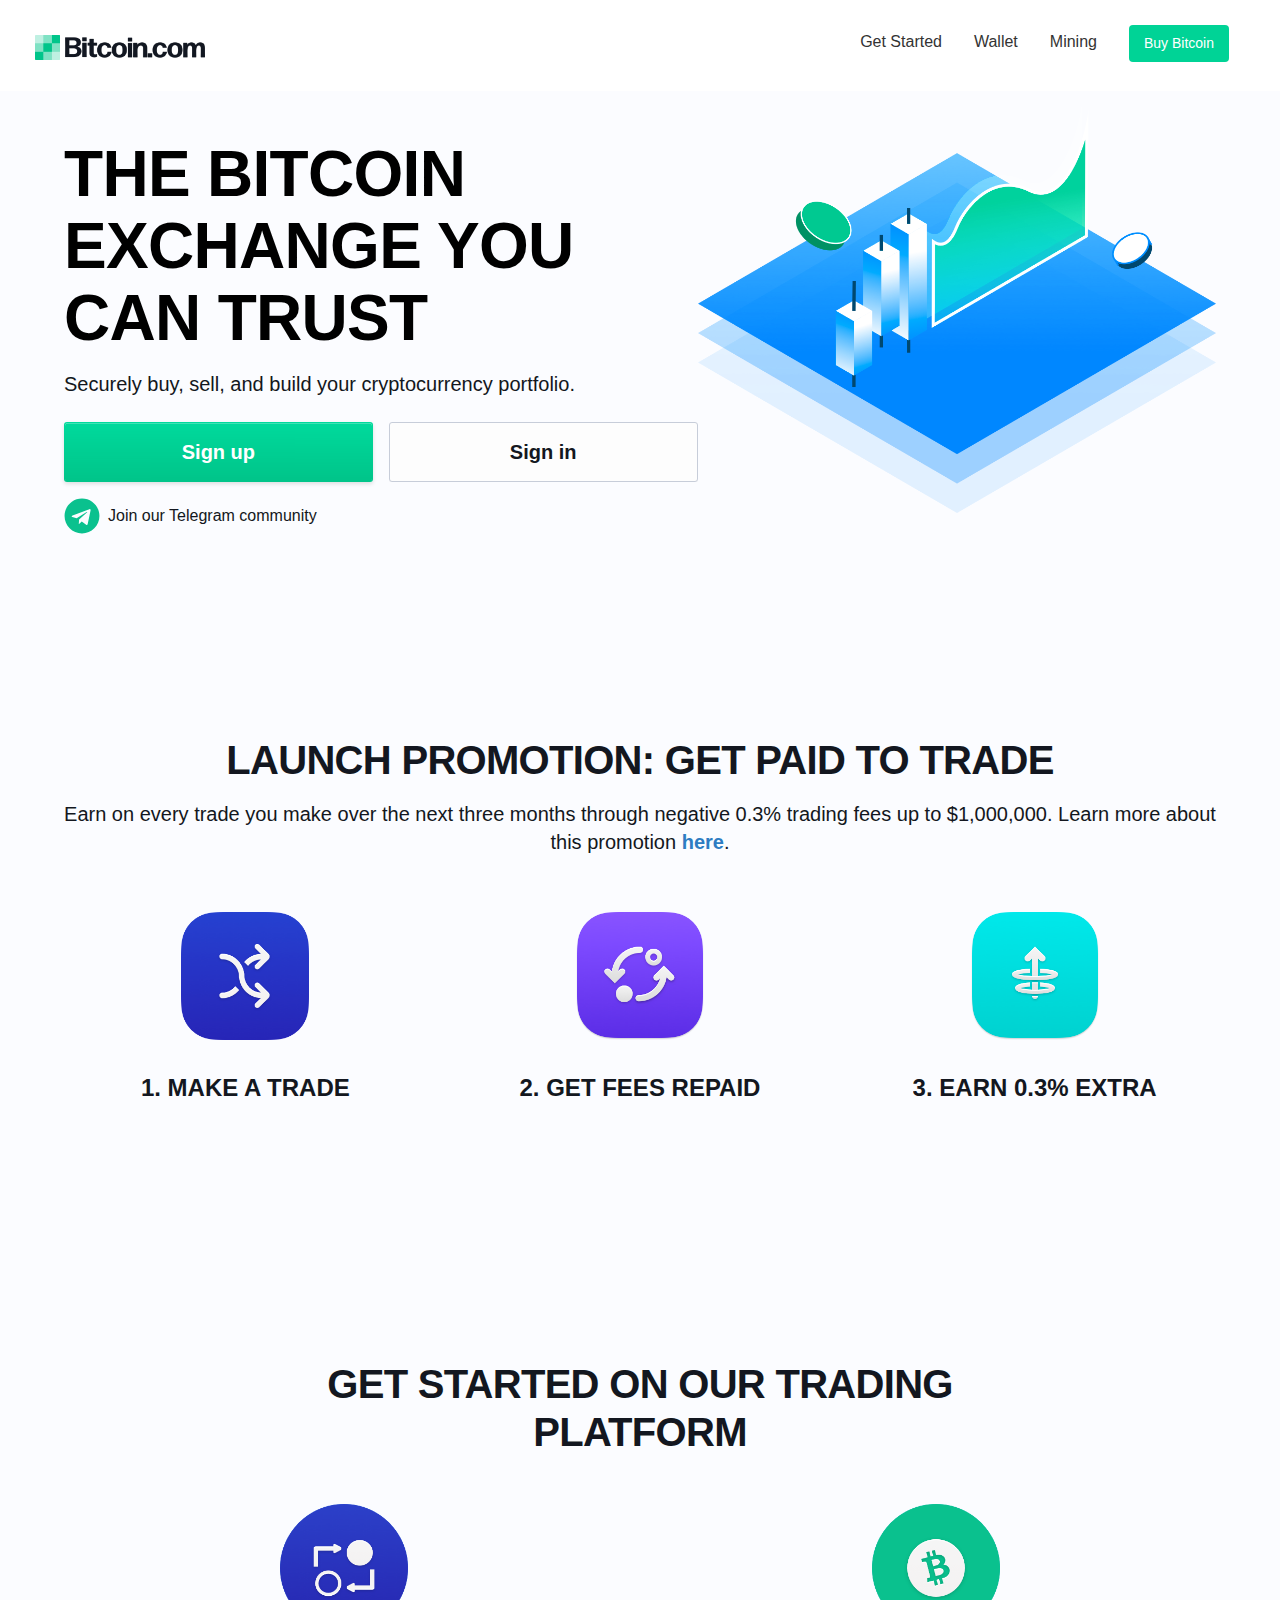
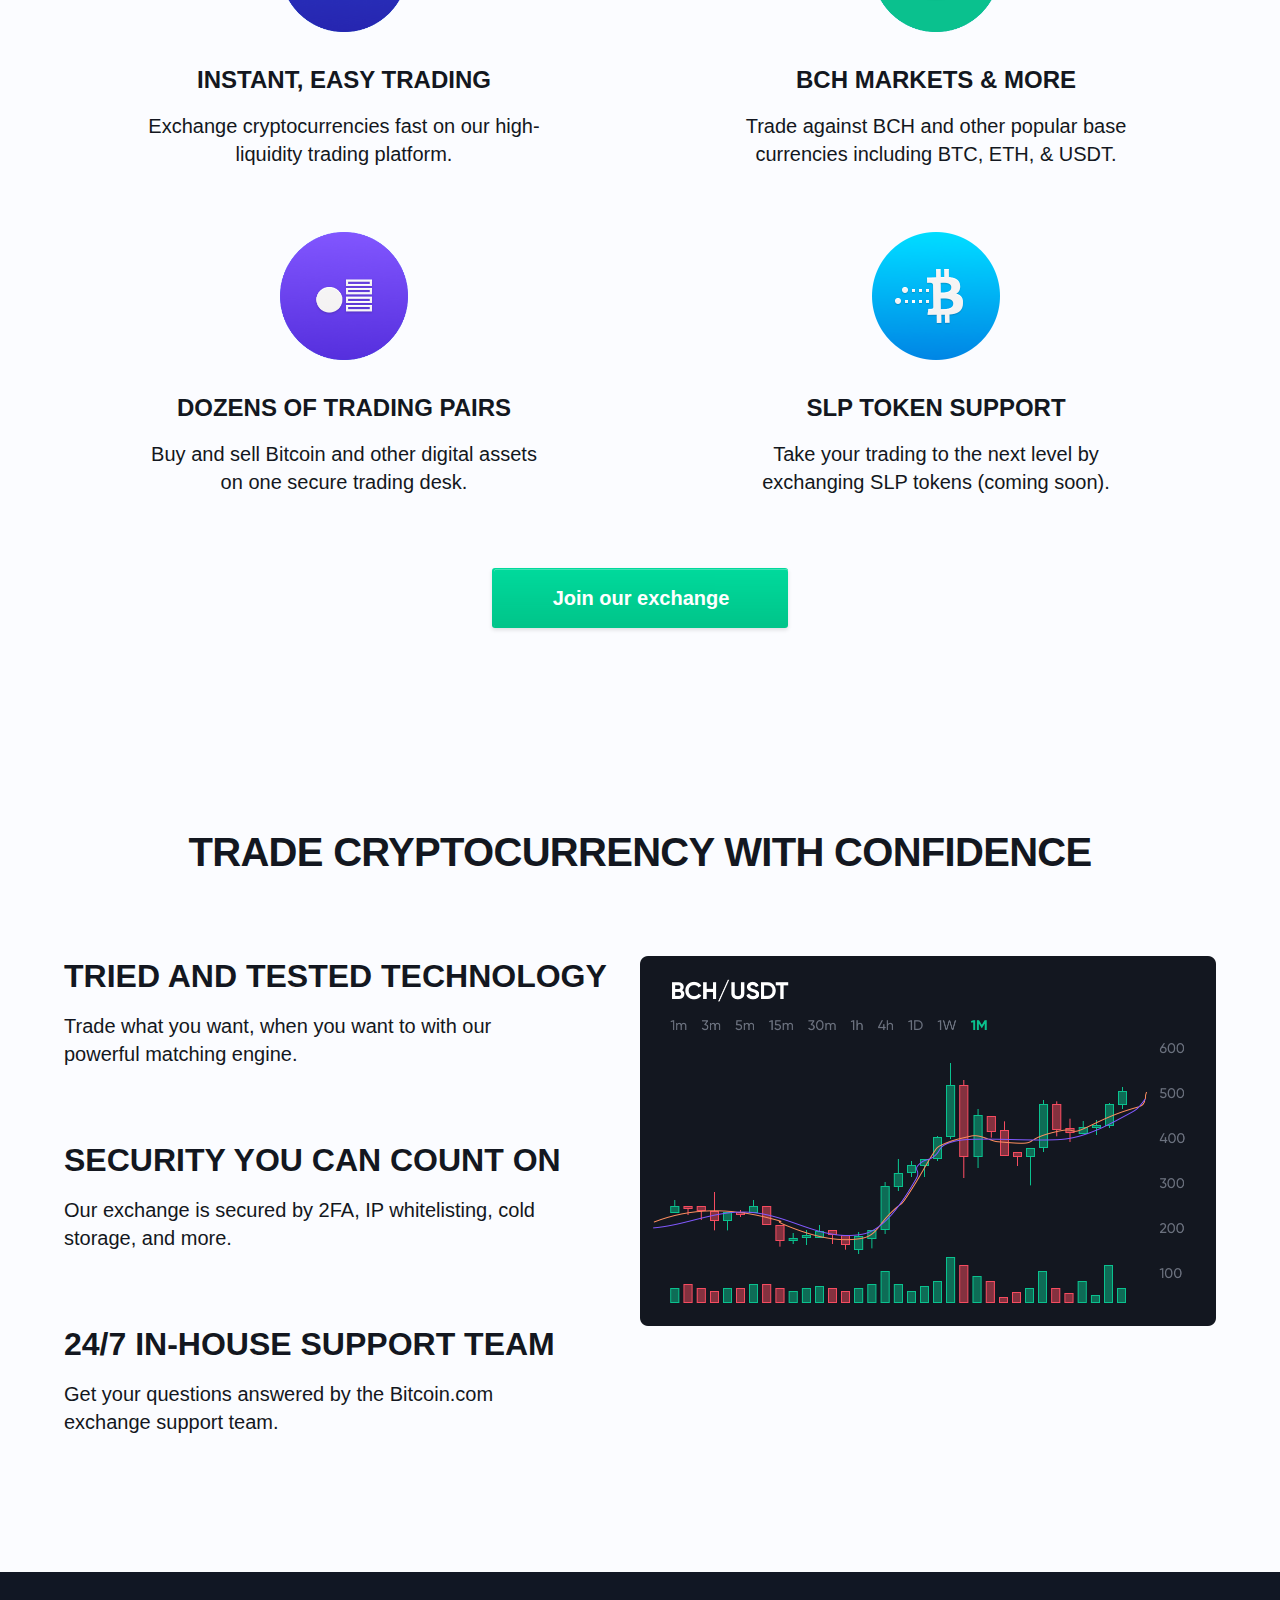
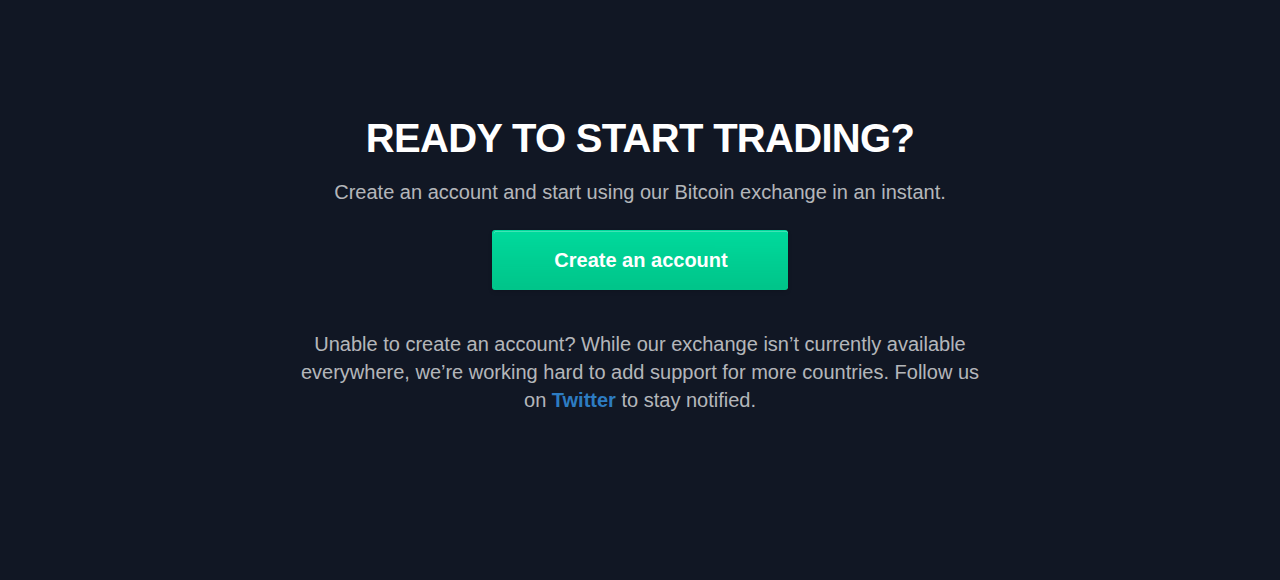
==== commit e147ccda: "update remove link fix and fix burger menu" ====
--- a/index.html
+++ b/index.html
@@ -1,35 +1,16 @@
 <!DOCTYPE html>
 <html lang="en">
 <head>
-    <meta charSet="utf-8" />
-    <meta http-equiv="x-ua-compatible" content="ie=edge" />
-    <meta name="viewport" content="width=device-width, initial-scale=1, shrink-to-fit=no" />
-    <meta name="generator" content="Gatsby 2.15.34" />
+    <meta charSet="utf-8"/>
+    <meta http-equiv="x-ua-compatible" content="ie=edge"/>
+    <meta name="viewport" content="width=device-width, initial-scale=1, shrink-to-fit=no"/>
     <title data-react-helmet="true">Bitcoin Exchange | Buy, sell and trade cryptocurrencies</title>
-    <link data-react-helmet="true" rel="sitemap" type="application/xml" href="sitemap.html" />
-    <link data-react-helmet="true" rel="canonical" href="index.html" />
-    <meta data-react-helmet="true" name="application-name" content="Bitcoin.com" />
-    <meta data-react-helmet="true" name="msapplication-TileColor" content="#111724" />
-    <meta data-react-helmet="true" name="msapplication-square70x70logo" content="images/tile.html" />
-    <meta data-react-helmet="true" name="msapplication-square150x150logo" content="images/tile.html" />
-    <meta data-react-helmet="true" name="msapplication-wide310x150logo" content="images/tile-wide.html" />
-    <meta data-react-helmet="true" name="msapplication-square310x310logo" content="images/tile.html" />
-    <meta data-react-helmet="true" name="description" content="Join the Bitcoin.com trading platform. Exchange one asset for another in our advanced and secure Bitcoin exchange. The best place to buy, sell and trade your cryptocurrencies." />
-    <meta data-react-helmet="true" property="og:title" content="Bitcoin Exchange | Buy, sell and trade cryptocurrencies" />
-    <meta data-react-helmet="true" property="og:description" content="Join the Bitcoin.com trading platform. Exchange one asset for another in our advanced and secure Bitcoin exchange. The best place to buy, sell and trade your cryptocurrencies." />
-    <meta data-react-helmet="true" property="og:image" content="../www.bitcoin.com/images/uploads/facebook.png" />
-    <meta data-react-helmet="true" name="twitter:card" content="summary_large_image" />
-    <meta data-react-helmet="true" name="twitter:site" content="@bitcoincom" />
-    <meta data-react-helmet="true" name="twitter:title" content="Bitcoin Exchange | Buy, sell and trade cryptocurrencies" />
-    <meta data-react-helmet="true" name="twitter:description" content="Join the Bitcoin.com trading platform. Exchange one asset for another in our advanced and secure Bitcoin exchange. The best place to buy, sell and trade your cryptocurrencies." />
-    <meta data-react-helmet="true" name="twitter:image" content="../www.bitcoin.com/images/uploads/facebook.png" />
-    <link rel="shortcut icon" href="lxiv/icons/icon-48x48695e.png?v=102b89b9e886a2d2b0d6bdd2eaef10a2" />
-    <link rel="manifest" href="manifest.html" crossorigin="use-credentials" />
-    <meta name="theme-color" content="#111724" />
-    <link rel="sitemap" type="application/xml" href="lxiv/sitemap.xml" />
-    <style data-styled="jOzVpb gdzUbr cBXNWB cLWuDu hGVaaM dHEUcw hpnDnF eXezmi bMMVUC klqBgM goOZvK jmxdEH bPopD jfsYfq dcClIl hugbSY dHMqeN gMKuxl fRZvIo lnYAzI llcdmF gimYiy dfhaXe LYkoi kPAYfV fKiUMt kaLrTT kkSnSE czIRnI jXWCWK lbJnQc cycuqt FacyN eaEIYi eJyPNw" data-styled-version="4.4.0">
+    <link rel="stylesheet" href="https://maxcdn.bootstrapcdn.com/font-awesome/4.7.0/css/font-awesome.min.css">
+    <link href="//maxcdn.bootstrapcdn.com/bootstrap/4.0.0/css/bootstrap.min.css" rel="stylesheet" id="bootstrap-css">
+    <style data-styled="jOzVpb gdzUbr cBXNWB cLWuDu hGVaaM dHEUcw hpnDnF eXezmi bMMVUC klqBgM goOZvK jmxdEH bPopD jfsYfq dcClIl hugbSY dHMqeN gMKuxl fRZvIo lnYAzI llcdmF gimYiy dfhaXe LYkoi kPAYfV fKiUMt kaLrTT kkSnSE czIRnI jXWCWK lbJnQc cycuqt FacyN eaEIYi eJyPNw"
+           data-styled-version="4.4.0">
         /* sc-component-id: styled__Wrapper-xm4d0w-0 */
-        
+
         .dHMqeN {
             width: 100%;
             height: 48px;
@@ -42,14 +23,14 @@
             background-size: 100% 100%;
             box-shadow: 0 2px 4px 0 rgba(0, 0, 0, 0.12);
         }
-        
-        @media (min-width:26.5em) {
+
+        @media (min-width: 26.5em) {
             .dHMqeN {
                 height: 60px;
                 max-width: 296px;
             }
         }
-        
+
         .gMKuxl {
             width: 100%;
             height: 48px;
@@ -57,15 +38,16 @@
             position: relative;
             overflow: hidden;
         }
-        
-        @media (min-width:26.5em) {
+
+        @media (min-width: 26.5em) {
             .gMKuxl {
                 height: 60px;
                 max-width: 296px;
             }
         }
+
         /* sc-component-id: styled__Link-xm4d0w-1 */
-        
+
         .fRZvIo {
             -webkit-text-decoration: none;
             text-decoration: none;
@@ -100,11 +82,11 @@
             background-size: 100% 100%;
             box-shadow: inset 0 0.5px 0 0 rgba(255, 255, 255, 0.5);
         }
-        
+
         .fRZvIo > span {
             z-index: 3;
         }
-        
+
         .fRZvIo:before {
             content: '';
             position: absolute;
@@ -120,26 +102,26 @@
             -webkit-transition: all 300ms ease-in-out;
             transition: all 300ms ease-in-out;
         }
-        
+
         .fRZvIo:hover:before {
             opacity: 1;
         }
-        
+
         .fRZvIo:active {
             background: url('[data-uri]');
             background-size: 100% 100%;
         }
-        
+
         .fRZvIo:active:before {
             opacity: 0;
         }
-        
-        @media (min-width:26.5em) {
+
+        @media (min-width: 26.5em) {
             .fRZvIo {
                 font-size: 20px;
             }
         }
-        
+
         .lnYAzI {
             -webkit-text-decoration: none;
             text-decoration: none;
@@ -170,18 +152,19 @@
             border: 1px solid #C7CDD9;
             box-shadow: 0 2px 4px 0 rgba(0, 0, 0, 0.05);
         }
-        
+
         .lnYAzI > span {
             z-index: 3;
         }
-        
-        @media (min-width:26.5em) {
+
+        @media (min-width: 26.5em) {
             .lnYAzI {
                 font-size: 20px;
             }
         }
+
         /* sc-component-id: H2-sc-1fpum8t-0 */
-        
+
         .gimYiy {
             color: #131720;
             font-weight: 700;
@@ -195,8 +178,8 @@
             max-width: 730px;
             padding-bottom: 16px;
         }
-        
-        @media (min-width:26.5em) {
+
+        @media (min-width: 26.5em) {
             .gimYiy {
                 font-size: 32px;
                 -webkit-letter-spacing: -0.35px;
@@ -205,8 +188,8 @@
                 letter-spacing: -0.35px;
             }
         }
-        
-        @media (min-width:60em) {
+
+        @media (min-width: 60em) {
             .gimYiy {
                 max-width: unset;
                 font-size: 40px;
@@ -216,7 +199,7 @@
                 letter-spacing: -0.7px;
             }
         }
-        
+
         .dfhaXe {
             color: #fff;
             font-weight: 700;
@@ -230,8 +213,8 @@
             max-width: 730px;
             padding-bottom: 16px;
         }
-        
-        @media (min-width:26.5em) {
+
+        @media (min-width: 26.5em) {
             .dfhaXe {
                 font-size: 32px;
                 -webkit-letter-spacing: -0.35px;
@@ -240,8 +223,8 @@
                 letter-spacing: -0.35px;
             }
         }
-        
-        @media (min-width:60em) {
+
+        @media (min-width: 60em) {
             .dfhaXe {
                 max-width: unset;
                 font-size: 40px;
@@ -251,8 +234,9 @@
                 letter-spacing: -0.7px;
             }
         }
+
         /* sc-component-id: H3-oura1n-0 */
-        
+
         .eJyPNw {
             color: #131720;
             font-weight: 700;
@@ -266,23 +250,24 @@
             line-height: 20px;
             padding-bottom: 16px;
         }
-        
-        @media (min-width:26.5em) {
+
+        @media (min-width: 26.5em) {
             .eJyPNw {
                 font-size: 24px;
                 line-height: 32px;
             }
         }
-        
-        @media (min-width:60em) {
+
+        @media (min-width: 60em) {
             .eJyPNw {
                 max-width: unset;
                 font-size: 32px;
                 line-height: 40px;
             }
         }
+
         /* sc-component-id: Paragraph-mjpx32-0 */
-        
+
         .jfsYfq {
             color: #131720;
             font-family: "Gilroy", sans-serif;
@@ -295,21 +280,21 @@
             padding-bottom: 24px;
             margin: 0;
         }
-        
-        @media (min-width:26.5em) {
+
+        @media (min-width: 26.5em) {
             .jfsYfq {
                 font-size: 20px;
                 line-height: 24px;
             }
         }
-        
-        @media (min-width:60em) {
+
+        @media (min-width: 60em) {
             .jfsYfq {
                 margin: 0;
                 line-height: 28px;
             }
         }
-        
+
         .dcClIl {
             color: rgba(255, 255, 255, 0.7);
             font-family: "Gilroy", sans-serif;
@@ -322,22 +307,23 @@
             padding-bottom: 24px;
             margin: 0;
         }
-        
-        @media (min-width:26.5em) {
+
+        @media (min-width: 26.5em) {
             .dcClIl {
                 font-size: 20px;
                 line-height: 24px;
             }
         }
-        
-        @media (min-width:60em) {
+
+        @media (min-width: 60em) {
             .dcClIl {
                 margin: 0;
                 line-height: 28px;
             }
         }
+
         /* sc-component-id: styled__Wrapper-ivb65n-0 */
-        
+
         .kaLrTT {
             box-sizing: border-box;
             border-radius: 5px;
@@ -369,16 +355,17 @@
             padding: 0;
             background: none;
         }
-        
-        @media (min-width:60em) {
+
+        @media (min-width: 60em) {
             .kaLrTT {
                 -webkit-flex-direction: column;
                 -ms-flex-direction: column;
                 flex-direction: column;
             }
         }
+
         /* sc-component-id: styled__ImageWrapper-ivb65n-2 */
-        
+
         .kkSnSE {
             max-height: 339px;
             margin: auto;
@@ -402,24 +389,25 @@
             margin-bottom: unset;
             margin-right: 16px;
         }
-        
-        @media (min-width:26.5em) {
+
+        @media (min-width: 26.5em) {
             .kkSnSE {
                 height: 64px;
                 width: 64px;
                 margin-right: 32px;
             }
         }
-        
-        @media (min-width:60em) {
+
+        @media (min-width: 60em) {
             .kkSnSE {
                 margin: 32px auto;
                 height: 128px;
                 width: 128px;
             }
         }
+
         /* sc-component-id: styled__Image-ivb65n-3 */
-        
+
         .czIRnI {
             width: 100%;
             margin: auto;
@@ -427,8 +415,9 @@
             border-radius: 0;
             object-fit: contain;
         }
+
         /* sc-component-id: styled__Content-ivb65n-4 */
-        
+
         .jXWCWK {
             display: -webkit-box;
             display: -webkit-flex;
@@ -442,27 +431,28 @@
             flex: 1;
             text-align: left;
         }
-        
-        .jXWCWK >:last-child {
+
+        .jXWCWK > :last-child {
             padding-bottom: 0;
         }
-        
+
         .jXWCWK > div {
             margin: auto;
         }
-        
-        @media (min-width:60em) {
+
+        @media (min-width: 60em) {
             .jXWCWK {
                 text-align: center;
             }
         }
+
         /* sc-component-id: styled__Subtitle-ivb65n-6 */
-        
+
         .FacyN {
             padding-bottom: 24px;
         }
-        
-        @media (min-width:60em) {
+
+        @media (min-width: 60em) {
             .FacyN {
                 max-width: 390px;
                 margin-left: auto;
@@ -470,8 +460,9 @@
                 padding-bottom: 40px;
             }
         }
+
         /* sc-component-id: H4-sc-1xitovh-0 */
-        
+
         .lbJnQc {
             color: #131720;
             font-weight: bold;
@@ -486,23 +477,24 @@
             max-width: 730px;
             padding-bottom: 16px;
         }
-        
-        @media (min-width:26.5em) {
+
+        @media (min-width: 26.5em) {
             .lbJnQc {
                 font-size: 20px;
                 line-height: 24px;
             }
         }
-        
-        @media (min-width:60em) {
+
+        @media (min-width: 60em) {
             .lbJnQc {
                 max-width: unset;
                 font-size: 24px;
                 line-height: 32px;
             }
         }
+
         /* sc-component-id: H1-sc-5ou8a-0 */
-        
+
         .bPopD {
             color: #000;
             font-weight: 700;
@@ -516,8 +508,8 @@
             padding-bottom: 16px;
             margin: 0;
         }
-        
-        @media (min-width:26.5em) {
+
+        @media (min-width: 26.5em) {
             .bPopD {
                 font-size: 48px;
                 -webkit-letter-spacing: -0.53px;
@@ -527,8 +519,8 @@
                 line-height: 52px;
             }
         }
-        
-        @media (min-width:60em) {
+
+        @media (min-width: 60em) {
             .bPopD {
                 max-width: unset;
                 -webkit-letter-spacing: -0.7px;
@@ -539,21 +531,22 @@
                 line-height: 72px;
             }
         }
+
         /* sc-component-id: styled__OuterWrapper-sc-1g09r7q-0 */
-        
+
         .cBXNWB {
             width: 100%;
             background-color: transparent;
             padding: 32px 0;
             box-sizing: border-box;
         }
-        
-        @media (min-width:60em) {
+
+        @media (min-width: 60em) {
             .cBXNWB {
                 padding: 64px 0;
             }
         }
-        
+
         .cLWuDu {
             width: 100%;
             background-color: transparent;
@@ -561,33 +554,34 @@
             box-sizing: border-box;
             padding: 32px;
         }
-        
-        @media (min-width:60em) {
+
+        @media (min-width: 60em) {
             .cLWuDu {
                 padding: 64px 0;
             }
         }
-        
-        @media (min-width:60em) {
+
+        @media (min-width: 60em) {
             .cLWuDu {
                 padding: 0;
             }
         }
-        
+
         .hGVaaM {
             width: 100%;
             background-color: #111724;
             padding: 32px 0;
             box-sizing: border-box;
         }
-        
-        @media (min-width:60em) {
+
+        @media (min-width: 60em) {
             .hGVaaM {
                 padding: 64px 0;
             }
         }
+
         /* sc-component-id: styled__Wrapper-sc-1g09r7q-1 */
-        
+
         .dHEUcw {
             margin: auto;
             max-width: 1440px;
@@ -612,15 +606,15 @@
             -ms-flex-direction: column;
             flex-direction: column;
         }
-        
-        @media (min-width:26.5em) {
+
+        @media (min-width: 26.5em) {
             .dHEUcw {
                 padding: 0 64px;
                 min-height: 360px;
             }
         }
-        
-        @media (min-width:60em) {
+
+        @media (min-width: 60em) {
             .dHEUcw {
                 -webkit-flex-direction: row;
                 -ms-flex-direction: row;
@@ -629,13 +623,13 @@
                 min-height: 480px;
             }
         }
-        
-        @media (min-width:90em) {
+
+        @media (min-width: 90em) {
             .dHEUcw {
                 padding: 0 128px;
             }
         }
-        
+
         .hpnDnF {
             margin: auto;
             max-width: 1440px;
@@ -660,15 +654,15 @@
             -ms-flex-direction: column;
             flex-direction: column;
         }
-        
-        @media (min-width:26.5em) {
+
+        @media (min-width: 26.5em) {
             .hpnDnF {
                 padding: 0 64px;
                 min-height: 360px;
             }
         }
-        
-        @media (min-width:60em) {
+
+        @media (min-width: 60em) {
             .hpnDnF {
                 -webkit-flex-direction: column;
                 -ms-flex-direction: column;
@@ -677,13 +671,13 @@
                 min-height: 480px;
             }
         }
-        
-        @media (min-width:90em) {
+
+        @media (min-width: 90em) {
             .hpnDnF {
                 padding: 0 128px;
             }
         }
-        
+
         .eXezmi {
             margin: auto;
             max-width: 1440px;
@@ -709,15 +703,15 @@
             flex-direction: column;
             min-height: unset;
         }
-        
-        @media (min-width:26.5em) {
+
+        @media (min-width: 26.5em) {
             .eXezmi {
                 padding: 0 64px;
                 min-height: 360px;
             }
         }
-        
-        @media (min-width:60em) {
+
+        @media (min-width: 60em) {
             .eXezmi {
                 -webkit-flex-direction: column;
                 -ms-flex-direction: column;
@@ -726,26 +720,27 @@
                 min-height: 480px;
             }
         }
-        
-        @media (min-width:90em) {
+
+        @media (min-width: 90em) {
             .eXezmi {
                 padding: 0 128px;
             }
         }
-        
-        @media (min-width:26.5em) {
+
+        @media (min-width: 26.5em) {
             .eXezmi {
                 min-height: unset;
             }
         }
-        
-        @media (min-width:60em) {
+
+        @media (min-width: 60em) {
             .eXezmi {
                 min-height: unset;
             }
         }
+
         /* sc-component-id: styled__Content-sc-1g09r7q-2 */
-        
+
         .goOZvK {
             -webkit-order: 1;
             -ms-flex-order: 1;
@@ -757,8 +752,8 @@
             box-sizing: border-box;
             max-width: 100%;
         }
-        
-        @media (min-width:60em) {
+
+        @media (min-width: 60em) {
             .goOZvK {
                 -webkit-order: 0;
                 -ms-flex-order: 0;
@@ -767,7 +762,7 @@
                 padding: 64px 0;
             }
         }
-        
+
         .jmxdEH {
             -webkit-order: 1;
             -ms-flex-order: 1;
@@ -790,8 +785,8 @@
             justify-content: center;
             text-align: center;
         }
-        
-        @media (min-width:60em) {
+
+        @media (min-width: 60em) {
             .jmxdEH {
                 -webkit-order: 0;
                 -ms-flex-order: 0;
@@ -800,18 +795,19 @@
                 padding: 64px 0;
             }
         }
-        
+
         .jmxdEH > * {
             margin: auto;
         }
-        
-        @media (min-width:60em) {
+
+        @media (min-width: 60em) {
             .jmxdEH {
                 text-align: center;
             }
         }
+
         /* sc-component-id: styled__Aside-sc-1g09r7q-3 */
-        
+
         .bMMVUC {
             -webkit-order: 0;
             -ms-flex-order: 0;
@@ -825,21 +821,23 @@
             width: 100%;
             text-align: center;
         }
-        
-        @media (min-width:60em) {
+
+        @media (min-width: 60em) {
             @media (min-width: 60em) {
                 .bMMVUC {
                     -webkit-order: 1;
                     -ms-flex-order: 1;
                     order: 1;
                 }
+
                 .bMMVUC > img {
                     padding-right: 0;
                 }
             }
         }
+
         /* sc-component-id: styled__Image-sc-1g09r7q-4 */
-        
+
         .klqBgM {
             max-width: 288px;
             max-height: 220px;
@@ -849,98 +847,100 @@
             box-sizing: border-box;
             padding: 32px 0;
         }
-        
-        @media (min-width:26.5em) {
+
+        @media (min-width: 26.5em) {
             .klqBgM {
                 max-height: 371px;
             }
         }
-        
-        @media (min-width:60em) {
+
+        @media (min-width: 60em) {
             .klqBgM {
                 padding: 0;
                 max-height: 435px;
                 max-width: 570px;
             }
         }
+
         /* sc-component-id: styled__Container-sc-1uxrkrm-0 */
-        
+
         .kPAYfV {
             display: grid;
             grid-row-gap: 32px;
             grid-column-gap: 32px;
         }
-        
-        @media (min-width:26.5em) {
+
+        @media (min-width: 26.5em) {
             .kPAYfV {
                 grid-template-columns: 1fr;
             }
         }
-        
-        @media (min-width:48em) {
+
+        @media (min-width: 48em) {
             .kPAYfV {
                 grid-template-columns: 1fr 1fr;
             }
         }
-        
-        @media (min-width:60em) {
+
+        @media (min-width: 60em) {
             .kPAYfV {
                 grid-template-columns: 1fr 1fr 1fr;
             }
         }
-        
-        @media (min-width:90em) {
+
+        @media (min-width: 90em) {
             .kPAYfV {
                 grid-template-columns: repeat(3, 1fr);
             }
         }
-        
+
         .kPAYfV > div {
             max-width: unset;
         }
-        
+
         .fKiUMt {
             display: grid;
             grid-row-gap: 32px;
             grid-column-gap: 32px;
         }
-        
-        @media (min-width:26.5em) {
+
+        @media (min-width: 26.5em) {
             .fKiUMt {
                 grid-template-columns: 1fr;
             }
         }
-        
-        @media (min-width:48em) {
+
+        @media (min-width: 48em) {
             .fKiUMt {
                 grid-template-columns: 1fr 1fr;
             }
         }
-        
-        @media (min-width:60em) {
+
+        @media (min-width: 60em) {
             .fKiUMt {
                 grid-template-columns: 1fr 1fr 1fr;
             }
         }
-        
-        @media (min-width:90em) {
+
+        @media (min-width: 90em) {
             .fKiUMt {
                 grid-template-columns: repeat(4, 1fr);
             }
         }
-        
+
         .fKiUMt > div {
             max-width: unset;
         }
+
         /* sc-component-id: sc-global-1534144323 */
-        
+
         html {
             -webkit-scroll-behavior: smooth;
             -moz-scroll-behavior: smooth;
             -ms-scroll-behavior: smooth;
             scroll-behavior: smooth;
         }
-        
+
         html,
         body,
         ___gatsby,
@@ -955,8 +955,8 @@
             overflow-x: hidden;
             background-color: #fbfcff;
         }
-        
-        @media screen and (min-width:960px) {
+
+        @media screen and (min-width: 960px) {
             html,
             body,
             ___gatsby,
@@ -964,7 +964,7 @@
                 font-size: 20px;
             }
         }
-        
+
         a {
             display: inline-block;
             color: #2D7CC2;
@@ -976,38 +976,41 @@
             -webkit-text-decoration: none;
             text-decoration: none;
         }
+
         /* sc-component-id: styled__Wrapper-sc-1b941i4-0 */
-        
+
         .jOzVpb {
             width: 100%;
             position: relative;
             box-sizing: border-box;
         }
+
         /* sc-component-id: styled__StyledContentBlock-sc-7dznfl-0 */
-        
-        .gdzUbr > div >:nth-child(1) {
+
+        .gdzUbr > div > :nth-child(1) {
             -webkit-flex-basis: 45%;
             -ms-flex-preferred-size: 45%;
             flex-basis: 45%;
         }
-        
-        .gdzUbr > div >:nth-child(2) {
+
+        .gdzUbr > div > :nth-child(2) {
             -webkit-flex-basis: 55%;
             -ms-flex-preferred-size: 55%;
             flex-basis: 55%;
             padding-bottom: 0;
         }
-        
+
         .gdzUbr > div > div > div > a {
             position: unset;
         }
+
         /* sc-component-id: styled__Buttons-sc-7dznfl-1 */
-        
+
         .hugbSY > div:first-child {
             margin-bottom: 8px;
         }
-        
-        @media (min-width:26.5em) {
+
+        @media (min-width: 26.5em) {
             .hugbSY {
                 display: -webkit-box;
                 display: -webkit-flex;
@@ -1022,16 +1025,19 @@
                 -ms-flex-align: center;
                 align-items: center;
             }
+
             .hugbSY > div {
                 max-width: 49%;
             }
+
             .hugbSY > div:first-child {
                 margin-bottom: 0;
                 margin-right: 16px;
             }
         }
+
         /* sc-component-id: styled__TelegramWrapper-sc-7dznfl-2 */
-        
+
         .llcdmF {
             display: -webkit-box;
             display: -webkit-flex;
@@ -1047,12 +1053,12 @@
             -ms-flex-pack: center;
             justify-content: center;
         }
-        
+
         .llcdmF > p {
             padding: 0;
             font-size: 0.8rem;
         }
-        
+
         .llcdmF > svg {
             -webkit-text-decoration: none;
             text-decoration: none;
@@ -1070,12 +1076,12 @@
             -ms-flex-align: center;
             align-items: center;
         }
-        
+
         .llcdmF:hover > svg {
             color: #84E0C6;
         }
-        
-        @media (min-width:26.5em) {
+
+        @media (min-width: 26.5em) {
             .llcdmF {
                 -webkit-box-pack: start;
                 -webkit-justify-content: flex-start;
@@ -1083,35 +1089,37 @@
                 justify-content: flex-start;
             }
         }
+
         /* sc-component-id: styled__StyledCardContainer-sc-14e3i8f-0 */
-        
+
         .cycuqt {
             margin-bottom: 40px;
         }
-        
-        @media (min-width:48em) {
+
+        @media (min-width: 48em) {
             .cycuqt {
                 grid-template-columns: 1fr 1fr;
             }
         }
-        
-        @media (min-width:60em) {
+
+        @media (min-width: 60em) {
             .cycuqt {
                 margin-bottom: 72px;
             }
         }
-        
-        @media (min-width:90em) {
+
+        @media (min-width: 90em) {
             .cycuqt {
                 grid-template-columns: repeat(4, 1fr);
             }
         }
-        
+
         .cycuqt p {
             max-width: 400px;
         }
+
         /* sc-component-id: styled__Section-sc-1okam2q-0 */
-        
+
         .eaEIYi {
             display: -webkit-box;
             display: -webkit-flex;
@@ -1125,87 +1133,90 @@
             flex-direction: column;
             margin-top: 64px;
         }
-        
+
         .eaEIYi > div {
             -webkit-flex-basis: 100%;
             -ms-flex-preferred-size: 100%;
             flex-basis: 100%;
         }
-        
+
         .eaEIYi > div > div > p {
             margin: auto;
         }
-        
-        @media (min-width:60em) {
+
+        @media (min-width: 60em) {
             .eaEIYi {
                 -webkit-flex-direction: row;
                 -ms-flex-direction: row;
                 flex-direction: row;
             }
+
             .eaEIYi > div {
                 -webkit-flex-basis: 50%;
                 -ms-flex-preferred-size: 50%;
                 flex-basis: 50%;
                 text-align: left;
             }
+
             .eaEIYi > div > div > p {
                 margin: 0;
             }
         }
+
         /* sc-component-id: styled__StyledCardContainer-sc-12xfeei-0 */
-        
-        @media (min-width:48em) {
-            .LYkoi >:last-child {
+
+        @media (min-width: 48em) {
+            .LYkoi > :last-child {
                 grid-column: auto / span 2;
                 max-width: 50%;
                 margin-left: auto;
                 margin-right: auto;
             }
         }
-        
-        @media (min-width:60em) {
-            .LYkoi >:last-child {
+
+        @media (min-width: 60em) {
+            .LYkoi > :last-child {
                 max-width: unset;
                 grid-column: auto;
             }
         }
     </style>
-    <link href="//maxcdn.bootstrapcdn.com/bootstrap/4.0.0/css/bootstrap.min.css" rel="stylesheet" id="bootstrap-css">
-    <script src="//maxcdn.bootstrapcdn.com/bootstrap/4.0.0/js/bootstrap.min.js"></script>
-    <script src="//cdnjs.cloudflare.com/ajax/libs/jquery/3.2.1/jquery.min.js"></script>
     <link rel="stylesheet" type="text/css" href="css/bounce.css">
+
 </head>
 
 <body>
-    <nav class="navbar navbar-expand-md navbar-dark fixed-top" id="banner">
-        <div class="container-fluid" style=";">
-          <!-- Brand -->
-          <a class="navbar-brand" href="#"><img src="images/logo1.png"></a>
-
-          <!-- Toggler/collapsibe Button -->
-          <button class="navbar-toggler" type="button" data-toggle="collapse" data-target="#collapsibleNavbar">
-            <span class="navbar-toggler-icon"></span>
+<nav class="navbar navbar-expand-md navbar-dark fixed-top" id="banner" style="background: #ffffff">
+    <div class="container-fluid" style=";">
+        <!-- Brand -->
+        <a class="navbar-brand" href="#"><img src="images/logo1.png"></a>
+
+        <!-- Toggler/collapsibe Button -->
+        <button class="navbar-toggler" type="button" data-toggle="collapse" data-target="#navbarSupportedContent"
+                aria-controls="navbarSupportedContent" aria-expanded="false" aria-label="Toggle navigation">
+            <span class="" style="color: #333333;"><i class="fa fa-bars fa-2x"></i></span>
         </button>
 
         <!-- Navbar links -->
-        <div class="collapse navbar-collapse" id="collapsibleNavbar">
+        <div class="collapse navbar-collapse" id="navbarSupportedContent">
+
             <ul class="navbar-nav ml-auto" style="padding: 2px 0;">
-              <li class="nav-item">
-                <a class="nav-link" href="#">Get Started</a>
-            </li>
-            <li class="nav-item">
-                <a class="nav-link" href="#">Wallet</a>
-            </li>
-            <li class="nav-item">
-                <a class="nav-link" href="#">Mining</a>
-            </li>
-            <li class="nav-item">
-                <a class=" btn-buy" href="#"><span>Buy Bitcoin</span></a>
-            </li> 
-            <!-- Dropdown -->   
-        </ul>
+                <li class="nav-item">
+                    <a class="nav-link" href="#">Get Started</a>
+                </li>
+                <li class="nav-item">
+                    <a class="nav-link" href="#">Wallet</a>
+                </li>
+                <li class="nav-item">
+                    <a class="nav-link" href="#">Mining</a>
+                </li>
+                <li class="nav-item">
+                    <a class=" btn-buy" href="#"><span>Buy Bitcoin</span></a>
+                </li>
+                <!-- Dropdown -->
+            </ul>
+        </div>
     </div>
-</div>
 </nav>
 <div id="___gatsby">
     <div style="outline:none" tabindex="-1" role="group" id="gatsby-focus-wrapper">
@@ -1213,17 +1224,30 @@
 
             <section class="styled__OuterWrapper-sc-1g09r7q-0 cBXNWB styled__StyledContentBlock-sc-7dznfl-0 gdzUbr">
                 <div class="styled__Wrapper-sc-1g09r7q-1 dHEUcw">
-                    <div class="styled__Aside-sc-1g09r7q-3 bMMVUC"><img src="images/exchange_hero2x.png" alt="Cryptocurrency Exchange" class="styled__Image-sc-1g09r7q-4 klqBgM" /></div>
+                    <div class="styled__Aside-sc-1g09r7q-3 bMMVUC"><img src="images/exchange_hero2x.png"
+                                                                        alt="Cryptocurrency Exchange"
+                                                                        class="styled__Image-sc-1g09r7q-4 klqBgM"/>
+                    </div>
                     <div class="styled__Content-sc-1g09r7q-2 goOZvK">
                         <h1 class="H1-sc-5ou8a-0 bPopD"><span>The Bitcoin exchange you can trust</span></h1>
-                        <p class="Paragraph-mjpx32-0 jfsYfq">Securely buy, sell, and build your cryptocurrency portfolio.</p>
+                        <p class="Paragraph-mjpx32-0 jfsYfq">Securely buy, sell, and build your cryptocurrency
+                            portfolio.</p>
                         <div class="styled__Buttons-sc-7dznfl-1 hugbSY">
-                            <div class="styled__Wrapper-xm4d0w-0 dHMqeN"><a href="signupapp.html" class="styled__Link-xm4d0w-1 fRZvIo"><span>Sign up</span></a></div>
-                            <div class="styled__Wrapper-xm4d0w-0 gMKuxl"><a href="signinapp.html" class="styled__Link-xm4d0w-1 lnYAzI"><span>Sign in</span></a></div>
+                            <div class="styled__Wrapper-xm4d0w-0 dHMqeN"><a href="#"
+                                                                            class="styled__Link-xm4d0w-1 fRZvIo"><span>Sign up</span></a>
+                            </div>
+                            <div class="styled__Wrapper-xm4d0w-0 gMKuxl"><a href="#"
+                                                                            class="styled__Link-xm4d0w-1 lnYAzI"><span>Sign in</span></a>
+                            </div>
                         </div>
-                        <a href="https://t.me/BitcoinComExchange" target="_blank" rel="noopener noreferrer" class="styled__TelegramWrapper-sc-7dznfl-2 llcdmF">
-                            <svg aria-hidden="true" focusable="false" data-prefix="fab" data-icon="telegram" class="svg-inline--fa fa-telegram fa-w-16" role="img" xmlns="http://www.w3.org/2000/svg" viewBox="0 0 496 512" style="max-width:1em;max-height:1em;width:100%">
-                                <path fill="currentColor" d="M248 8C111 8 0 119 0 256s111 248 248 248 248-111 248-248S385 8 248 8zm121.8 169.9l-40.7 191.8c-3 13.6-11.1 16.9-22.4 10.5l-62-45.7-29.9 28.8c-3.3 3.3-6.1 6.1-12.5 6.1l4.4-63.1 114.9-103.8c5-4.4-1.1-6.9-7.7-2.5l-142 89.4-61.2-19.1c-13.3-4.2-13.6-13.3 2.8-19.7l239.1-92.2c11.1-4 20.8 2.7 17.2 19.5z"></path>
+                        <a href="https://t.me/BCEsupport" target="_blank" rel="noopener noreferrer"
+                           class="styled__TelegramWrapper-sc-7dznfl-2 llcdmF">
+                            <svg aria-hidden="true" focusable="false" data-prefix="fab" data-icon="telegram"
+                                 class="svg-inline--fa fa-telegram fa-w-16" role="img"
+                                 xmlns="http://www.w3.org/2000/svg" viewBox="0 0 496 512"
+                                 style="max-width:1em;max-height:1em;width:100%">
+                                <path fill="currentColor"
+                                      d="M248 8C111 8 0 119 0 256s111 248 248 248 248-111 248-248S385 8 248 8zm121.8 169.9l-40.7 191.8c-3 13.6-11.1 16.9-22.4 10.5l-62-45.7-29.9 28.8c-3.3 3.3-6.1 6.1-12.5 6.1l4.4-63.1 114.9-103.8c5-4.4-1.1-6.9-7.7-2.5l-142 89.4-61.2-19.1c-13.3-4.2-13.6-13.3 2.8-19.7l239.1-92.2c11.1-4 20.8 2.7 17.2 19.5z"></path>
                             </svg>
                             <p class="Paragraph-mjpx32-0 jfsYfq">Join our Telegram community</p>
                         </a>
@@ -1234,126 +1258,192 @@
                 <div class="styled__Wrapper-sc-1g09r7q-1 hpnDnF">
                     <div class="styled__Content-sc-1g09r7q-2 jmxdEH">
                         <h2 class="H2-sc-1fpum8t-0 gimYiy">Launch promotion: get paid to trade</h2>
-                        <p class="Paragraph-mjpx32-0 jfsYfq"><span>Earn on every trade you make over the next three months through negative 0.3% trading fees up to $1,000,000. Learn more about this promotion <a href="announcements/launch-promo/index.html" target="_blank" rel="noopener noreferrer">here</a>.</span></p>
+                        <p class="Paragraph-mjpx32-0 jfsYfq"><span>Earn on every trade you make over the next three months through negative 0.3% trading fees up to $1,000,000. Learn more about this promotion <a
+                                href="announcements/launch-promo/index.html" target="_blank" rel="noopener noreferrer">here</a>.</span>
+                        </p>
                         <div class="styled__Container-sc-1uxrkrm-0 kPAYfV styled__StyledCardContainer-sc-12xfeei-0 LYkoi">
                             <div class="styled__Wrapper-ivb65n-0 kaLrTT">
-                                <div class="styled__ImageWrapper-ivb65n-2 kkSnSE"><img src="images/exchange-rewards-1.png" alt="Make a trade" class="styled__Image-ivb65n-3 czIRnI" /></div>
+                                <div class="styled__ImageWrapper-ivb65n-2 kkSnSE"><img
+                                        src="images/exchange-rewards-1.png" alt="Make a trade"
+                                        class="styled__Image-ivb65n-3 czIRnI"/></div>
                                 <div class="styled__Content-ivb65n-4 jXWCWK">
                                     <h4 class="H4-sc-1xitovh-0 lbJnQc">1. Make a trade</h4></div>
-                                </div>
-                                <div class="styled__Wrapper-ivb65n-0 kaLrTT">
-                                    <div class="styled__ImageWrapper-ivb65n-2 kkSnSE"><img src="images/exchange-rewards-2.png" alt="Get fees repaid" class="styled__Image-ivb65n-3 czIRnI" /></div>
-                                    <div class="styled__Content-ivb65n-4 jXWCWK">
-                                        <h4 class="H4-sc-1xitovh-0 lbJnQc">2. Get fees repaid</h4></div>
-                                    </div>
-                                    <div class="styled__Wrapper-ivb65n-0 kaLrTT">
-                                        <div class="styled__ImageWrapper-ivb65n-2 kkSnSE"><img src="images/exchange-rewards-3.png" alt="Earn 0.3% extra" class="styled__Image-ivb65n-3 czIRnI" /></div>
-                                        <div class="styled__Content-ivb65n-4 jXWCWK">
-                                            <h4 class="H4-sc-1xitovh-0 lbJnQc">3. Earn 0.3% extra</h4></div>
-                                        </div>
-                                    </div>
+                            </div>
+                            <div class="styled__Wrapper-ivb65n-0 kaLrTT">
+                                <div class="styled__ImageWrapper-ivb65n-2 kkSnSE"><img
+                                        src="images/exchange-rewards-2.png" alt="Get fees repaid"
+                                        class="styled__Image-ivb65n-3 czIRnI"/></div>
+                                <div class="styled__Content-ivb65n-4 jXWCWK">
+                                    <h4 class="H4-sc-1xitovh-0 lbJnQc">2. Get fees repaid</h4></div>
+                            </div>
+                            <div class="styled__Wrapper-ivb65n-0 kaLrTT">
+                                <div class="styled__ImageWrapper-ivb65n-2 kkSnSE"><img
+                                        src="images/exchange-rewards-3.png" alt="Earn 0.3% extra"
+                                        class="styled__Image-ivb65n-3 czIRnI"/></div>
+                                <div class="styled__Content-ivb65n-4 jXWCWK">
+                                    <h4 class="H4-sc-1xitovh-0 lbJnQc">3. Earn 0.3% extra</h4></div>
+                            </div>
+                        </div>
+                    </div>
+                </div>
+            </section>
+            <section class="styled__OuterWrapper-sc-1g09r7q-0 cBXNWB">
+                <div class="styled__Wrapper-sc-1g09r7q-1 hpnDnF">
+                    <div class="styled__Content-sc-1g09r7q-2 jmxdEH">
+                        <h2 style="max-width:770px" class="H2-sc-1fpum8t-0 gimYiy"><span class="">Get started on our trading platform</span>
+                        </h2>
+                        <div class="styled__Container-sc-1uxrkrm-0 fKiUMt styled__StyledCardContainer-sc-14e3i8f-0 cycuqt">
+                            <div class="styled__Wrapper-ivb65n-0 kaLrTT">
+                                <div class="styled__ImageWrapper-ivb65n-2 kkSnSE"><img
+                                        src="images/crypto-to-crypto-exchange.png"
+                                        class="styled__Image-ivb65n-3 czIRnI"/></div>
+                                <div class="styled__Content-ivb65n-4 jXWCWK">
+                                    <h4 class="H4-sc-1xitovh-0 lbJnQc">Instant, easy trading</h4>
+                                    <p class="Paragraph-mjpx32-0 jfsYfq styled__Subtitle-ivb65n-6 FacyN">Exchange
+                                        cryptocurrencies fast on our high-liquidity trading platform.</p>
                                 </div>
                             </div>
-                        </section>
-                        <section class="styled__OuterWrapper-sc-1g09r7q-0 cBXNWB">
-                            <div class="styled__Wrapper-sc-1g09r7q-1 hpnDnF">
-                                <div class="styled__Content-sc-1g09r7q-2 jmxdEH">
-                                    <h2 style="max-width:770px" class="H2-sc-1fpum8t-0 gimYiy"><span class="">Get started on our trading platform</span></h2>
-                                    <div class="styled__Container-sc-1uxrkrm-0 fKiUMt styled__StyledCardContainer-sc-14e3i8f-0 cycuqt">
-                                        <div class="styled__Wrapper-ivb65n-0 kaLrTT">
-                                            <div class="styled__ImageWrapper-ivb65n-2 kkSnSE"><img src="images/crypto-to-crypto-exchange.png" class="styled__Image-ivb65n-3 czIRnI" /></div>
-                                            <div class="styled__Content-ivb65n-4 jXWCWK">
-                                                <h4 class="H4-sc-1xitovh-0 lbJnQc">Instant, easy trading</h4>
-                                                <p class="Paragraph-mjpx32-0 jfsYfq styled__Subtitle-ivb65n-6 FacyN">Exchange cryptocurrencies fast on our high-liquidity trading platform.</p>
-                                            </div>
-                                        </div>
-                                        <div class="styled__Wrapper-ivb65n-0 kaLrTT">
-                                            <div class="styled__ImageWrapper-ivb65n-2 kkSnSE"><img src="images/bitcoin-cash-base-pair.png" class="styled__Image-ivb65n-3 czIRnI" /></div>
-                                            <div class="styled__Content-ivb65n-4 jXWCWK">
-                                                <h4 class="H4-sc-1xitovh-0 lbJnQc">BCH markets &amp; more</h4>
-                                                <p class="Paragraph-mjpx32-0 jfsYfq styled__Subtitle-ivb65n-6 FacyN">Trade against BCH and other popular base currencies including BTC, ETH, &amp; USDT.</p>
-                                            </div>
-                                        </div>
-                                        <div class="styled__Wrapper-ivb65n-0 kaLrTT">
-                                            <div class="styled__ImageWrapper-ivb65n-2 kkSnSE"><img src="images/digital-assets.png" class="styled__Image-ivb65n-3 czIRnI" /></div>
-                                            <div class="styled__Content-ivb65n-4 jXWCWK">
-                                                <h4 class="H4-sc-1xitovh-0 lbJnQc">Dozens of trading pairs</h4>
-                                                <p class="Paragraph-mjpx32-0 jfsYfq styled__Subtitle-ivb65n-6 FacyN">Buy and sell Bitcoin and other digital assets on one secure trading desk.</p>
-                                            </div>
-                                        </div>
-                                        <div class="styled__Wrapper-ivb65n-0 kaLrTT">
-                                            <div class="styled__ImageWrapper-ivb65n-2 kkSnSE"><img src="images/ChooseGateway%402x.png" class="styled__Image-ivb65n-3 czIRnI" /></div>
-                                            <div class="styled__Content-ivb65n-4 jXWCWK">
-                                                <h4 class="H4-sc-1xitovh-0 lbJnQc">SLP token support</h4>
-                                                <p class="Paragraph-mjpx32-0 jfsYfq styled__Subtitle-ivb65n-6 FacyN">Take your trading to the next level by exchanging SLP tokens (coming soon).</p>
-                                            </div>
-                                        </div>
-                                    </div>
-                                    <div class="styled__Wrapper-xm4d0w-0 dHMqeN"><a href="signupapp.html" class="styled__Link-xm4d0w-1 fRZvIo"><span>Join our exchange</span></a></div>
+                            <div class="styled__Wrapper-ivb65n-0 kaLrTT">
+                                <div class="styled__ImageWrapper-ivb65n-2 kkSnSE"><img
+                                        src="images/bitcoin-cash-base-pair.png" class="styled__Image-ivb65n-3 czIRnI"/>
+                                </div>
+                                <div class="styled__Content-ivb65n-4 jXWCWK">
+                                    <h4 class="H4-sc-1xitovh-0 lbJnQc">BCH markets &amp; more</h4>
+                                    <p class="Paragraph-mjpx32-0 jfsYfq styled__Subtitle-ivb65n-6 FacyN">Trade against
+                                        BCH and other popular base currencies including BTC, ETH, &amp; USDT.</p>
                                 </div>
                             </div>
-                        </section>
-                        <section class="styled__OuterWrapper-sc-1g09r7q-0 cLWuDu">
-                            <div class="styled__Wrapper-sc-1g09r7q-1 eXezmi">
-                                <div class="styled__Content-sc-1g09r7q-2 jmxdEH">
-                                    <h2 class="H2-sc-1fpum8t-0 gimYiy">Trade cryptocurrency with confidence</h2>
-                                    <div class="styled__Section-sc-1okam2q-0 eaEIYi">
-                                        <div>
-                                            <div style="margin-bottom:48px">
-                                                <h3 class="H3-oura1n-0 eJyPNw">Tried and tested technology</h3>
-                                                <p style="max-width:500px" class="Paragraph-mjpx32-0 jfsYfq"><span class="">Trade what you want, when you want to with our powerful matching engine.</span></p>
-                                            </div>
-                                            <div style="margin-bottom:48px">
-                                                <h3 class="H3-oura1n-0 eJyPNw">Security you can count on</h3>
-                                                <p style="max-width:500px" class="Paragraph-mjpx32-0 jfsYfq"><span class="">Our exchange is secured by 2FA, IP whitelisting, cold storage, and more.</span></p>
-                                            </div>
-                                            <div style="margin-bottom:48px">
-                                                <h3 class="H3-oura1n-0 eJyPNw">24/7 in-house support team</h3>
-                                                <p style="max-width:500px" class="Paragraph-mjpx32-0 jfsYfq"><span class="">Get your questions answered by the Bitcoin.com exchange support team.</span></p>
-                                            </div>
-                                        </div>
-                                        <div><img width="100%" style="max-height:370px" src="images/bitcoin-exchange.png" alt="Trade cryptocurrency with confidence" /></div>
-                                    </div>
+                            <div class="styled__Wrapper-ivb65n-0 kaLrTT">
+                                <div class="styled__ImageWrapper-ivb65n-2 kkSnSE"><img src="images/digital-assets.png"
+                                                                                       class="styled__Image-ivb65n-3 czIRnI"/>
+                                </div>
+                                <div class="styled__Content-ivb65n-4 jXWCWK">
+                                    <h4 class="H4-sc-1xitovh-0 lbJnQc">Dozens of trading pairs</h4>
+                                    <p class="Paragraph-mjpx32-0 jfsYfq styled__Subtitle-ivb65n-6 FacyN">Buy and sell
+                                        Bitcoin and other digital assets on one secure trading desk.</p>
                                 </div>
                             </div>
-                        </section>
-                        <section class="styled__OuterWrapper-sc-1g09r7q-0 hGVaaM">
-                            <div class="styled__Wrapper-sc-1g09r7q-1 hpnDnF">
-                                <div class="styled__Content-sc-1g09r7q-2 jmxdEH">
-                                    <h2 class="H2-sc-1fpum8t-0 dfhaXe">Ready to start trading?</h2>
-                                    <p class="Paragraph-mjpx32-0 dcClIl">Create an account and start using our Bitcoin exchange in an instant.</p>
-                                    <div class="styled__Wrapper-xm4d0w-0 dHMqeN"><a href="signupapp.html" class="styled__Link-xm4d0w-1 fRZvIo"><span>Create an account</span></a></div>
-                                    <p style="max-width:700px;margin-top:32px" class="Paragraph-mjpx32-0 dcClIl"><span class=""><span>Unable to create an account? While our exchange isn’t currently available everywhere, we’re working hard to add support for more countries. Follow us on <a href="https://twitter.com/bitcoincomexch" target="_blank" rel="noopener noreferrer">Twitter</a> to stay notified.</span></span>
+                            <div class="styled__Wrapper-ivb65n-0 kaLrTT">
+                                <div class="styled__ImageWrapper-ivb65n-2 kkSnSE"><img
+                                        src="images/ChooseGateway%402x.png" class="styled__Image-ivb65n-3 czIRnI"/>
+                                </div>
+                                <div class="styled__Content-ivb65n-4 jXWCWK">
+                                    <h4 class="H4-sc-1xitovh-0 lbJnQc">SLP token support</h4>
+                                    <p class="Paragraph-mjpx32-0 jfsYfq styled__Subtitle-ivb65n-6 FacyN">Take your
+                                        trading to the next level by exchanging SLP tokens (coming soon).</p>
+                                </div>
+                            </div>
+                        </div>
+                        <div class="styled__Wrapper-xm4d0w-0 dHMqeN"><a href="#"
+                                                                        class="styled__Link-xm4d0w-1 fRZvIo"><span>Join our exchange</span></a>
+                        </div>
+                    </div>
+                </div>
+            </section>
+            <section class="styled__OuterWrapper-sc-1g09r7q-0 cLWuDu">
+                <div class="styled__Wrapper-sc-1g09r7q-1 eXezmi">
+                    <div class="styled__Content-sc-1g09r7q-2 jmxdEH">
+                        <h2 class="H2-sc-1fpum8t-0 gimYiy">Trade cryptocurrency with confidence</h2>
+                        <div class="styled__Section-sc-1okam2q-0 eaEIYi">
+                            <div>
+                                <div style="margin-bottom:48px">
+                                    <h3 class="H3-oura1n-0 eJyPNw">Tried and tested technology</h3>
+                                    <p style="max-width:500px" class="Paragraph-mjpx32-0 jfsYfq"><span class="">Trade what you want, when you want to with our powerful matching engine.</span>
+                                    </p>
+                                </div>
+                                <div style="margin-bottom:48px">
+                                    <h3 class="H3-oura1n-0 eJyPNw">Security you can count on</h3>
+                                    <p style="max-width:500px" class="Paragraph-mjpx32-0 jfsYfq"><span class="">Our exchange is secured by 2FA, IP whitelisting, cold storage, and more.</span>
+                                    </p>
+                                </div>
+                                <div style="margin-bottom:48px">
+                                    <h3 class="H3-oura1n-0 eJyPNw">24/7 in-house support team</h3>
+                                    <p style="max-width:500px" class="Paragraph-mjpx32-0 jfsYfq"><span class="">Get your questions answered by the Bitcoin.com exchange support team.</span>
                                     </p>
                                 </div>
                             </div>
-                        </section>
-                        <div id="bitcoincom-uc-footer" data-locale="en"></div>
+                            <div><img width="100%" style="max-height:370px" src="images/bitcoin-exchange.png"
+                                      alt="Trade cryptocurrency with confidence"/></div>
+                        </div>
                     </div>
                 </div>
-            </div>
-            <script>
-
-              window.intercomSettings = {
-                app_id: "gq8c8i23"
-            };
-        </script>
-
-        <script>(function(){var w=window;var ic=w.Intercom;if(typeof ic==="function"){ic('reattach_activator');ic('update',w.intercomSettings);}else{var d=document;var i=function(){i.c(arguments);};i.q=[];i.c=function(args){i.q.push(args);};w.Intercom=i;var l=function(){var s=d.createElement('script');s.type='text/javascript';s.async=true;s.src='https://widget.intercom.io/widget/gq8c8i23';var x=d.getElementsByTagName('script')[0];x.parentNode.insertBefore(s,x);};if(w.attachEvent){w.attachEvent('onload',l);}else{w.addEventListener('load',l,false);}}})();</script>
-
-        <script id="gatsby-script-loader">
-            $(document).on("scroll", function(){
-                if
-                  ($(document).scrollTop() > 86){
-                      $("#banner").addClass("shrink");
-                  }
-                  else
-                  {
-                    $("#banner").removeClass("shrink");
-                }
-            });
-        </script>
-    </body>
-    
-
-    </html>+            </section>
+            <section class="styled__OuterWrapper-sc-1g09r7q-0 hGVaaM">
+                <div class="styled__Wrapper-sc-1g09r7q-1 hpnDnF">
+                    <div class="styled__Content-sc-1g09r7q-2 jmxdEH">
+                        <h2 class="H2-sc-1fpum8t-0 dfhaXe">Ready to start trading?</h2>
+                        <p class="Paragraph-mjpx32-0 dcClIl">Create an account and start using our Bitcoin exchange in
+                            an instant.</p>
+                        <div class="styled__Wrapper-xm4d0w-0 dHMqeN"><a href=""
+                                                                        class="styled__Link-xm4d0w-1 fRZvIo"><span>Create an account</span></a>
+                        </div>
+                        <p style="max-width:700px;margin-top:32px" class="Paragraph-mjpx32-0 dcClIl"><span
+                                class=""><span>Unable to create an account? While our exchange isn’t currently available everywhere, we’re working hard to add support for more countries. Follow us on <a
+                                href="https://twitter.com/bitcoincomexch" target="_blank" rel="noopener noreferrer">Twitter</a> to stay notified.</span></span>
+                        </p>
+                    </div>
+                </div>
+            </section>
+            <div id="bitcoincom-uc-footer" data-locale="en"></div>
+        </div>
+    </div>
+</div>
+
+<!--js here-->
+<script src="//cdnjs.cloudflare.com/ajax/libs/jquery/3.2.1/jquery.min.js"></script>
+<script src="//maxcdn.bootstrapcdn.com/bootstrap/4.0.0/js/bootstrap.min.js"></script>
+
+<script>
+
+    window.intercomSettings = {
+        app_id: "gq8c8i23"
+    };
+</script>
+
+<script>(function () {
+    var w = window;
+    var ic = w.Intercom;
+    if (typeof ic === "function") {
+        ic('reattach_activator');
+        ic('update', w.intercomSettings);
+    } else {
+        var d = document;
+        var i = function () {
+            i.c(arguments);
+        };
+        i.q = [];
+        i.c = function (args) {
+            i.q.push(args);
+        };
+        w.Intercom = i;
+        var l = function () {
+            var s = d.createElement('script');
+            s.type = 'text/javascript';
+            s.async = true;
+            s.src = 'https://widget.intercom.io/widget/gq8c8i23';
+            var x = d.getElementsByTagName('script')[0];
+            x.parentNode.insertBefore(s, x);
+        };
+        if (w.attachEvent) {
+            w.attachEvent('onload', l);
+        } else {
+            w.addEventListener('load', l, false);
+        }
+    }
+})();</script>
+
+<script id="gatsby-script-loader">
+    $(document).on("scroll", function () {
+        if
+        ($(document).scrollTop() > 86) {
+            $("#banner").addClass("shrink");
+        }
+        else {
+            $("#banner").removeClass("shrink");
+        }
+    });
+</script>
+</body>
+
+
+</html>